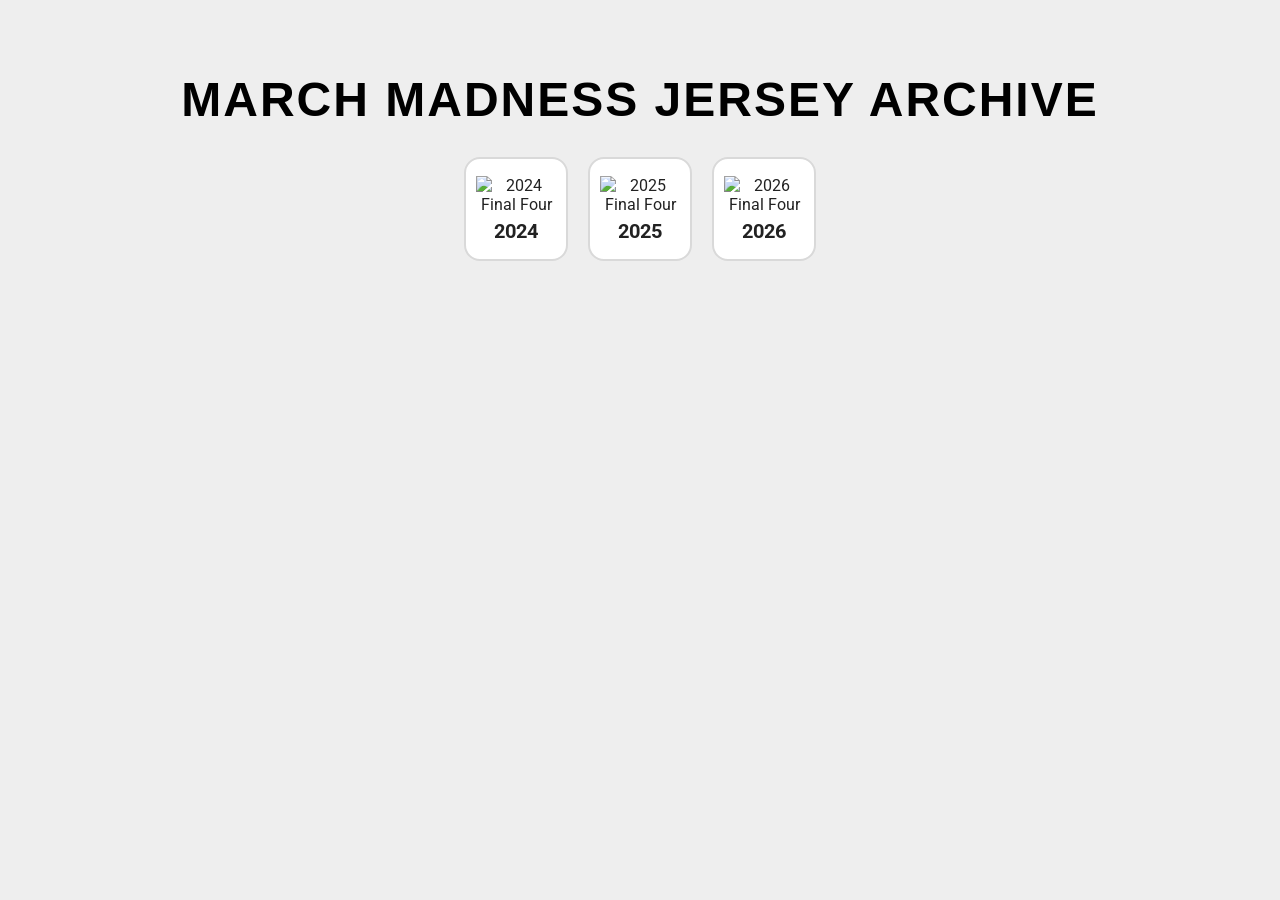
==== index.html @ e727857e "Add files via upload" ====
<!DOCTYPE html>
<html lang="en">
<head>
  <meta charset="UTF-8">
  <meta name="viewport" content="width=device-width, initial-scale=1.0">
  <title>March Madness Archive</title>
  <link rel="stylesheet" href="style.css">
</head>
<body>

<header class="archive-header">
  <h1 class="archive-title">MARCH MADNESS JERSEY ARCHIVE</h1>

  <div class="year-grid">

    <a href="2024.html" class="year-card year-2024">
      <img src="https://upload.wikimedia.org/wikipedia/en/thumb/9/96/2024_NCAA_Men%27s_Final_Four_logo.svg/1280px-2024_NCAA_Men%27s_Final_Four_logo.svg.png" alt="2024 Final Four">
      <span>2024</span>
    </a>

    <a href="2025.html" class="year-card year-2025">
      <img src="https://upload.wikimedia.org/wikipedia/en/thumb/2/23/2025_NCAA_Men%27s_Final_Four_Logo.svg/3840px-2025_NCAA_Men%27s_Final_Four_Logo.svg.png" alt="2025 Final Four">
      <span>2025</span>
    </a>

    <a href="2026.html" class="year-card year-2026">
      <img src="https://upload.wikimedia.org/wikipedia/en/thumb/0/02/2026_men%27s_Final_Four_Logo.svg/1920px-2026_men%27s_Final_Four_Logo.svg.png" alt="2026 Final Four">
      <span>2026</span>

    </a>
  </div>
</header>
---- style.css ----
/* Page background */
@import url('https://fonts.googleapis.com/css2?family=Roboto&display=swap');

@font-face {
  font-family: 'Legacy';
  src: url('legacy.ttf') format('opentype');
}

body {
  font-family: 'Roboto', sans-serif;
  margin: 0;
  padding: 0;
  background-color: #eee;
}

header {
  text-align: center;
  padding: 20px;
}

header h1 {
  font-size: 3rem;
  margin-bottom: 20px;
}

.bracket {
  max-width: 90%;
  height: auto;
}

/* Outer container box */
.outer-container {
  width: min(1265px, 100vw - 40px); /* never exceed 1360px, always leave 20px on each side */
  margin-left: auto;                 /* center horizontally */
  margin-right: auto;                /* center horizontally */
  box-sizing: border-box;            /* include padding in width if needed */
  background: #fff; /* white inner box */
  border: 2px solid #231F20;
  border-radius: 10px;
  padding: 0;
  overflow: hidden;
  
}

/* Tabs */
.tabs {
  display: flex;
  border-bottom: 2px solid #231F20;
}

.tab-link {
  flex: 1;
  padding: 15px 0;
  background: #707A84;          /* base tab color */
  color: white;
  text-align: center;
  font-weight: bold;
  cursor: pointer;
  
  border: none;              /* remove all borders */
  
  border-radius: 0;          /* remove any rounding if needed */
  
  box-shadow: none;          /* remove default shadow */
  outline: none;             /* remove focus outline */
  transition: background 0.2s, box-shadow 0.2s;
}

.tab-link:hover {
  background: #b0b0b0;       /* subtle hover color */
  box-shadow: none;           /* make sure hover doesn’t add shadow */
}

.tab-link:active {
  background: #999;           /* clicked / pressed color */
  box-shadow: none;           /* remove pressed shadow */
}

.tab-link.active {
  background: #005EB8;        /* active tab color */
  box-shadow: none;
}

/* Tab content */
.tab-content {
  display: none;
  padding: 20px;
}

.tab-content.active {
  display: flex;
  flex-direction: column;
}

/* Games wrapper */
.games-wrapper {
  display: flex;
  flex-wrap: wrap;
  justify-content: center;
  gap: 20px;
  margin-top: 20px;
}

/* Individual game box */
.game-box {
  width: 290px;
  height: 322px;
  display: flex;
  flex-direction: column;
  align-items: center;
  padding: 15px;
  border: 1px solid #231F20;
  border-radius: 10px;
  background: #fff;
  box-sizing: border-box;
}

/* Jerseys */
.jerseys {
  display: flex;
  gap: 15px;
  margin-bottom: 0px;
}

.jerseys img {
  width: 120px;
  height: auto;
}

/* Game info */
.game-info {
  text-align: center;
  width: 100%;
}

.round-name {
  font-weight: bold;
  margin-bottom: 0px;
  font-size: 14px;
  color: #005daa;
}

.score {
  font-size: 14px;
  margin: 2px 0;
}

.details {
  font-size: 11px;
  color: #666;
  margin-top: -10px;
}

.datetime {
  font-size: 11px;
  color: #666;
  margin-top: 0px;
}

/* ===== HEADER ===== */
.archive-header {
  text-align: center;
  padding: 40px 20px;
}

.archive-title {
  font-size: 48px;
  margin-bottom: 30px;
  letter-spacing: 2px;
    font-family: 'Legacy', sans-serif;
}

/* ===== HORIZONTAL LAYOUT FIX ===== */
.year-grid {
  display: flex;              /* THIS is what keeps them horizontal */
  flex-direction: row;        /* force row (just in case) */
  justify-content: center;
  align-items: center;
  gap: 20px;
}

/* ===== CARD BASE (always same when inactive) ===== */
.year-card {
  width: 100px;
  height: 100px;

  display: flex;
  flex-direction: column;
  justify-content: center;
  align-items: center;

  text-decoration: none;
  border-radius: 16px;

  background-color: #ffffff;
  color: #222;
  border: 2px solid #d9d9d9;

  transition: background-color 0.2s ease, color 0.2s ease;
}

/* Prevent weird stacking behavior from inline elements */
.year-card {
  display: flex;
}

/* Image */
.year-card img {
max-width: 80px;   /* maximum width */
  max-height: 55px;  /* maximum height */
  width: auto;       /* scale width automatically */
  height: auto;      /* scale height automatically */
  margin-bottom: 5px;
}

/* Text */
.year-card span {
  font-size: 20px;
  font-weight: bold;
}

/* Hover (ONLY inactive) */
.year-card:not(.active):hover {
  background-color: #e6e6e6;
}

/* ===== ACTIVE STATE ===== */
.year-card.active {
  background-color: var(--active-bg);
  color: var(--active-text);
  border: 3px solid var(--active-border);
}

/* ===== YEAR COLORS (only apply when active) ===== */
.year-2024 {
  --active-bg: #1D191A;
  --active-text: #F1551C;
  --active-border: #F1551C;
}

.year-2025 {
  --active-bg: #3D3935;
  --active-text: #2E9BA0;
  --active-border: #2E9BA0;
}

.year-2026 {
  --active-bg: #0c1b2a;
  --active-text: #ff6a00;
  --active-border: #ff6a00;
}
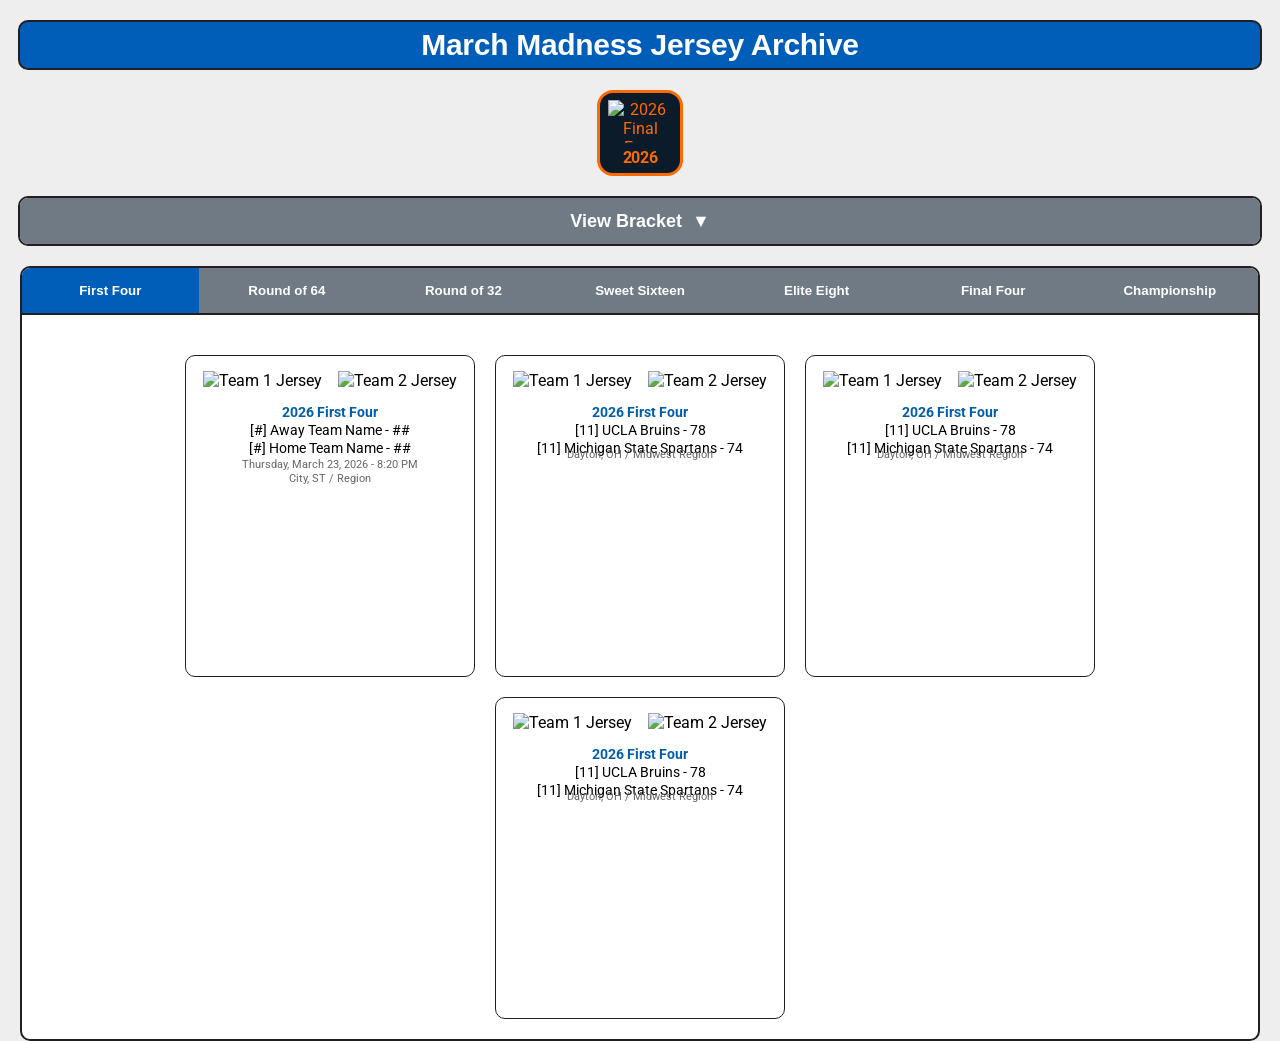
==== commit 9eee622d: "Add files via upload" ====
--- a/index.html
+++ b/index.html
@@ -8,10 +8,59 @@
 </head>
 <body>
 
+<div class="title-bar">
+  <img src="https://i.imgur.com/lL40YyC.png" class="side-img left" alt="">
+  
+  <span class="title-text">March Madness Jersey Archive</span>
+  
+  <img src="https://i.imgur.com/xyB3Z37.png" class="side-img right" alt="">
+</div>
+
+  <div class="dropdown-content">
+    <img src="https://www.ncaa.com/_flysystem/public-s3/styles/original/public-s3/images/2026/03/29/Updated-DI-MBB-bracket.jpg?itok=AJ0xK0Nz" alt="Dropdown Image">
+  </div>
+</div>
+
 <header class="archive-header">
-  <h1 class="archive-title">MARCH MADNESS JERSEY ARCHIVE</h1>
 
   <div class="year-grid">
+
+<!-- 
+
+        <a href="2016.html" class="year-card year-2016">
+      <img src="https://upload.wikimedia.org/wikipedia/en/thumb/4/48/2016_NCAA_Men%27s_Final_Four_logo.svg/1920px-2016_NCAA_Men%27s_Final_Four_logo.svg.png" alt="2016 Final Four">
+      <span>2016</span>
+    </a>
+
+        <a href="2017.html" class="year-card year-2017">
+      <img src="https://upload.wikimedia.org/wikipedia/en/thumb/3/3d/2017_NCAA_Men%27s_Final_Four_logo.svg/1920px-2017_NCAA_Men%27s_Final_Four_logo.svg.png" alt="2017 Final Four">
+      <span>2017</span>
+    </a>
+
+        <a href="2018.html" class="year-card year-2018">
+      <img src="https://upload.wikimedia.org/wikipedia/en/thumb/c/cb/2018_NCAA_Men%27s_Final_Four_logo.svg/1920px-2018_NCAA_Men%27s_Final_Four_logo.svg.png" alt="2018 Final Four">
+      <span>2018</span>
+    </a>
+
+        <a href="2019.html" class="year-card year-2019">
+      <img src="https://upload.wikimedia.org/wikipedia/en/thumb/7/77/2019_NCAA_Men%27s_Final_Four_logo.svg/1920px-2019_NCAA_Men%27s_Final_Four_logo.svg.png" alt="2019 Final Four">
+      <span>2019</span>
+    </a>
+
+        <a href="2021.html" class="year-card year-2021">
+      <img src="https://upload.wikimedia.org/wikipedia/en/thumb/0/04/2021_NCAA_Men%27s_Final_Four_logo.svg/1920px-2021_NCAA_Men%27s_Final_Four_logo.svg.png" alt="2021 Final Four">
+      <span>2021</span>
+    </a>
+
+        <a href="2022.html" class="year-card year-2022">
+      <img src="https://upload.wikimedia.org/wikipedia/en/thumb/9/96/2022_NCAA_Men%27s_Final_Four_logo.svg/3840px-2022_NCAA_Men%27s_Final_Four_logo.svg.png" alt="2022 Final Four">
+      <span>2022</span>
+    </a>
+
+    <a href="2023.html" class="year-card year-2023">
+      <img src="https://upload.wikimedia.org/wikipedia/en/thumb/d/d2/2023_NCAA_Men%27s_Final_Four_logo.svg/1920px-2023_NCAA_Men%27s_Final_Four_logo.svg.png" alt="2023 Final Four">
+      <span>2023</span>
+    </a>
 
     <a href="2024.html" class="year-card year-2024">
       <img src="https://upload.wikimedia.org/wikipedia/en/thumb/9/96/2024_NCAA_Men%27s_Final_Four_logo.svg/1280px-2024_NCAA_Men%27s_Final_Four_logo.svg.png" alt="2024 Final Four">
@@ -23,10 +72,1044 @@
       <span>2025</span>
     </a>
 
-    <a href="2026.html" class="year-card year-2026">
+-->
+
+    <a href="index.html" class="year-card year-2026 active">
       <img src="https://upload.wikimedia.org/wikipedia/en/thumb/0/02/2026_men%27s_Final_Four_Logo.svg/1920px-2026_men%27s_Final_Four_Logo.svg.png" alt="2026 Final Four">
       <span>2026</span>
 
     </a>
   </div>
 </header>
+
+<div class="dropdown-container">
+  <button class="dropdown-header">
+    <span>View Bracket</span>
+    <span class="arrow">▼</span>
+  </button>
+
+  <div class="dropdown-content">
+    <img src="https://www.ncaa.com/_flysystem/public-s3/styles/original/public-s3/images/2026/03/29/Updated-DI-MBB-bracket.jpg?itok=AJ0xK0Nz" alt="Dropdown Image">
+  </div>
+</div>
+
+
+  <div class="outer-container">
+    <!-- Tabs -->
+    <div class="tabs">
+      <button class="tab-link active" data-tab="first-four">First Four</button>
+      <button class="tab-link" data-tab="round-64">Round of 64</button>
+      <button class="tab-link" data-tab="round-32">Round of 32</button>
+      <button class="tab-link" data-tab="sweet-sixteen">Sweet Sixteen</button>
+      <button class="tab-link" data-tab="elite-eight">Elite Eight</button>
+      <button class="tab-link" data-tab="final-four">Final Four</button>
+      <button class="tab-link" data-tab="national-championship">Championship</button>
+    </div>
+
+    <!-- Tab Contents -->
+    <div class="tab-content active" id="first-four">
+      <div class="games-wrapper">
+
+        <div class="game-box">
+          <div class="jerseys">
+            <img src="https://i.imgur.com/nhRVuG6.png" alt="Team 1 Jersey">
+            <img src="https://i.imgur.com/nhRVuG6.png" alt="Team 2 Jersey">
+          </div>
+          <div class="game-info">
+            <p class="round-name">2026 First Four</p>
+            <p class="score">[#] Away Team Name - ##</p>
+            <p class="score">[#] Home Team Name - ##</p>
+            <p class="datetime">Thursday, March 23, 2026 - 8:20 PM</p>
+            <p class="details">City, ST / Region</p>
+          </div>
+        </div>
+
+                <div class="game-box">
+          <div class="jerseys">
+            <img src="https://i.imgur.com/nhRVuG6.png" alt="Team 1 Jersey">
+            <img src="https://i.imgur.com/nhRVuG6.png" alt="Team 2 Jersey">
+          </div>
+          <div class="game-info">
+            <p class="round-name">2026 First Four</p>
+            <p class="score">[11] UCLA Bruins - 78</p>
+            <p class="score">[11] Michigan State Spartans - 74</p>
+            <p class="details">Dayton, OH / Midwest Region</p>
+          </div>
+        </div>
+                <div class="game-box">
+          <div class="jerseys">
+            <img src="https://i.imgur.com/nhRVuG6.png" alt="Team 1 Jersey">
+            <img src="https://i.imgur.com/nhRVuG6.png" alt="Team 2 Jersey">
+          </div>
+          <div class="game-info">
+            <p class="round-name">2026 First Four</p>
+            <p class="score">[11] UCLA Bruins - 78</p>
+            <p class="score">[11] Michigan State Spartans - 74</p>
+            <p class="details">Dayton, OH / Midwest Region</p>
+          </div>
+        </div>
+                <div class="game-box">
+          <div class="jerseys">
+            <img src="https://i.imgur.com/nhRVuG6.png" alt="Team 1 Jersey">
+            <img src="https://i.imgur.com/nhRVuG6.png" alt="Team 2 Jersey">
+          </div>
+          <div class="game-info">
+            <p class="round-name">2026 First Four</p>
+            <p class="score">[11] UCLA Bruins - 78</p>
+            <p class="score">[11] Michigan State Spartans - 74</p>
+            <p class="details">Dayton, OH / Midwest Region</p>
+          </div>
+        </div>
+      </div>
+    </div>
+
+    <div class="tab-content" id="round-64">
+      <div class="games-wrapper">
+
+         <div class="game-box">
+          <div class="jerseys">
+            <img src="https://i.imgur.com/nhRVuG6.png" alt="Team 1 Jersey">
+            <img src="https://i.imgur.com/nhRVuG6.png" alt="Team 2 Jersey">
+          </div>
+          <div class="game-info">
+            <p class="round-name">2026 First Four</p>
+            <p class="score">[#] Away Team Name - ##</p>
+            <p class="score">[#] Home Team Name - ##</p>
+            <p class="datetime">Thursday, March 23, 2026 - 8:20 PM</p>
+            <p class="details">City, ST / Region</p>
+          </div>
+        </div>
+        
+
+         <div class="game-box">
+          <div class="jerseys">
+            <img src="https://i.imgur.com/nhRVuG6.png" alt="Team 1 Jersey">
+            <img src="https://i.imgur.com/nhRVuG6.png" alt="Team 2 Jersey">
+          </div>
+          <div class="game-info">
+            <p class="round-name">2026 First Four</p>
+            <p class="score">[#] Away Team Name - ##</p>
+            <p class="score">[#] Home Team Name - ##</p>
+            <p class="datetime">Thursday, March 23, 2026 - 8:20 PM</p>
+            <p class="details">City, ST / Region</p>
+          </div>
+        </div>
+        
+         <div class="game-box">
+          <div class="jerseys">
+            <img src="https://i.imgur.com/nhRVuG6.png" alt="Team 1 Jersey">
+            <img src="https://i.imgur.com/nhRVuG6.png" alt="Team 2 Jersey">
+          </div>
+          <div class="game-info">
+            <p class="round-name">2026 First Four</p>
+            <p class="score">[#] Away Team Name - ##</p>
+            <p class="score">[#] Home Team Name - ##</p>
+            <p class="datetime">Thursday, March 23, 2026 - 8:20 PM</p>
+            <p class="details">City, ST / Region</p>
+          </div>
+        </div>
+        
+         <div class="game-box">
+          <div class="jerseys">
+            <img src="https://i.imgur.com/nhRVuG6.png" alt="Team 1 Jersey">
+            <img src="https://i.imgur.com/nhRVuG6.png" alt="Team 2 Jersey">
+          </div>
+          <div class="game-info">
+            <p class="round-name">2026 First Four</p>
+            <p class="score">[#] Away Team Name - ##</p>
+            <p class="score">[#] Home Team Name - ##</p>
+            <p class="datetime">Thursday, March 23, 2026 - 8:20 PM</p>
+            <p class="details">City, ST / Region</p>
+          </div>
+        </div>
+        
+         <div class="game-box">
+          <div class="jerseys">
+            <img src="https://i.imgur.com/nhRVuG6.png" alt="Team 1 Jersey">
+            <img src="https://i.imgur.com/nhRVuG6.png" alt="Team 2 Jersey">
+          </div>
+          <div class="game-info">
+            <p class="round-name">2026 First Four</p>
+            <p class="score">[#] Away Team Name - ##</p>
+            <p class="score">[#] Home Team Name - ##</p>
+            <p class="datetime">Thursday, March 23, 2026 - 8:20 PM</p>
+            <p class="details">City, ST / Region</p>
+          </div>
+        </div>
+        
+         <div class="game-box">
+          <div class="jerseys">
+            <img src="https://i.imgur.com/nhRVuG6.png" alt="Team 1 Jersey">
+            <img src="https://i.imgur.com/nhRVuG6.png" alt="Team 2 Jersey">
+          </div>
+          <div class="game-info">
+            <p class="round-name">2026 First Four</p>
+            <p class="score">[#] Away Team Name - ##</p>
+            <p class="score">[#] Home Team Name - ##</p>
+            <p class="datetime">Thursday, March 23, 2026 - 8:20 PM</p>
+            <p class="details">City, ST / Region</p>
+          </div>
+        </div>
+        
+         <div class="game-box">
+          <div class="jerseys">
+            <img src="https://i.imgur.com/nhRVuG6.png" alt="Team 1 Jersey">
+            <img src="https://i.imgur.com/nhRVuG6.png" alt="Team 2 Jersey">
+          </div>
+          <div class="game-info">
+            <p class="round-name">2026 First Four</p>
+            <p class="score">[#] Away Team Name - ##</p>
+            <p class="score">[#] Home Team Name - ##</p>
+            <p class="datetime">Thursday, March 23, 2026 - 8:20 PM</p>
+            <p class="details">City, ST / Region</p>
+          </div>
+        </div>
+        
+         <div class="game-box">
+          <div class="jerseys">
+            <img src="https://i.imgur.com/nhRVuG6.png" alt="Team 1 Jersey">
+            <img src="https://i.imgur.com/nhRVuG6.png" alt="Team 2 Jersey">
+          </div>
+          <div class="game-info">
+            <p class="round-name">2026 First Four</p>
+            <p class="score">[#] Away Team Name - ##</p>
+            <p class="score">[#] Home Team Name - ##</p>
+            <p class="datetime">Thursday, March 23, 2026 - 8:20 PM</p>
+            <p class="details">City, ST / Region</p>
+          </div>
+        </div>
+        
+         <div class="game-box">
+          <div class="jerseys">
+            <img src="https://i.imgur.com/nhRVuG6.png" alt="Team 1 Jersey">
+            <img src="https://i.imgur.com/nhRVuG6.png" alt="Team 2 Jersey">
+          </div>
+          <div class="game-info">
+            <p class="round-name">2026 First Four</p>
+            <p class="score">[#] Away Team Name - ##</p>
+            <p class="score">[#] Home Team Name - ##</p>
+            <p class="datetime">Thursday, March 23, 2026 - 8:20 PM</p>
+            <p class="details">City, ST / Region</p>
+          </div>
+        </div>
+        
+         <div class="game-box">
+          <div class="jerseys">
+            <img src="https://i.imgur.com/nhRVuG6.png" alt="Team 1 Jersey">
+            <img src="https://i.imgur.com/nhRVuG6.png" alt="Team 2 Jersey">
+          </div>
+          <div class="game-info">
+            <p class="round-name">2026 First Four</p>
+            <p class="score">[#] Away Team Name - ##</p>
+            <p class="score">[#] Home Team Name - ##</p>
+            <p class="datetime">Thursday, March 23, 2026 - 8:20 PM</p>
+            <p class="details">City, ST / Region</p>
+          </div>
+        </div>
+        
+         <div class="game-box">
+          <div class="jerseys">
+            <img src="https://i.imgur.com/nhRVuG6.png" alt="Team 1 Jersey">
+            <img src="https://i.imgur.com/nhRVuG6.png" alt="Team 2 Jersey">
+          </div>
+          <div class="game-info">
+            <p class="round-name">2026 First Four</p>
+            <p class="score">[#] Away Team Name - ##</p>
+            <p class="score">[#] Home Team Name - ##</p>
+            <p class="datetime">Thursday, March 23, 2026 - 8:20 PM</p>
+            <p class="details">City, ST / Region</p>
+          </div>
+        </div>
+        
+         <div class="game-box">
+          <div class="jerseys">
+            <img src="https://i.imgur.com/nhRVuG6.png" alt="Team 1 Jersey">
+            <img src="https://i.imgur.com/nhRVuG6.png" alt="Team 2 Jersey">
+          </div>
+          <div class="game-info">
+            <p class="round-name">2026 First Four</p>
+            <p class="score">[#] Away Team Name - ##</p>
+            <p class="score">[#] Home Team Name - ##</p>
+            <p class="datetime">Thursday, March 23, 2026 - 8:20 PM</p>
+            <p class="details">City, ST / Region</p>
+          </div>
+        </div>
+        
+         <div class="game-box">
+          <div class="jerseys">
+            <img src="https://i.imgur.com/nhRVuG6.png" alt="Team 1 Jersey">
+            <img src="https://i.imgur.com/nhRVuG6.png" alt="Team 2 Jersey">
+          </div>
+          <div class="game-info">
+            <p class="round-name">2026 First Four</p>
+            <p class="score">[#] Away Team Name - ##</p>
+            <p class="score">[#] Home Team Name - ##</p>
+            <p class="datetime">Thursday, March 23, 2026 - 8:20 PM</p>
+            <p class="details">City, ST / Region</p>
+          </div>
+        </div>
+        
+         <div class="game-box">
+          <div class="jerseys">
+            <img src="https://i.imgur.com/nhRVuG6.png" alt="Team 1 Jersey">
+            <img src="https://i.imgur.com/nhRVuG6.png" alt="Team 2 Jersey">
+          </div>
+          <div class="game-info">
+            <p class="round-name">2026 First Four</p>
+            <p class="score">[#] Away Team Name - ##</p>
+            <p class="score">[#] Home Team Name - ##</p>
+            <p class="datetime">Thursday, March 23, 2026 - 8:20 PM</p>
+            <p class="details">City, ST / Region</p>
+          </div>
+        </div>
+        
+         <div class="game-box">
+          <div class="jerseys">
+            <img src="https://i.imgur.com/nhRVuG6.png" alt="Team 1 Jersey">
+            <img src="https://i.imgur.com/nhRVuG6.png" alt="Team 2 Jersey">
+          </div>
+          <div class="game-info">
+            <p class="round-name">2026 First Four</p>
+            <p class="score">[#] Away Team Name - ##</p>
+            <p class="score">[#] Home Team Name - ##</p>
+            <p class="datetime">Thursday, March 23, 2026 - 8:20 PM</p>
+            <p class="details">City, ST / Region</p>
+          </div>
+        </div>
+        
+         <div class="game-box">
+          <div class="jerseys">
+            <img src="https://i.imgur.com/nhRVuG6.png" alt="Team 1 Jersey">
+            <img src="https://i.imgur.com/nhRVuG6.png" alt="Team 2 Jersey">
+          </div>
+          <div class="game-info">
+            <p class="round-name">2026 First Four</p>
+            <p class="score">[#] Away Team Name - ##</p>
+            <p class="score">[#] Home Team Name - ##</p>
+            <p class="datetime">Thursday, March 23, 2026 - 8:20 PM</p>
+            <p class="details">City, ST / Region</p>
+          </div>
+        </div>
+        
+         <div class="game-box">
+          <div class="jerseys">
+            <img src="https://i.imgur.com/nhRVuG6.png" alt="Team 1 Jersey">
+            <img src="https://i.imgur.com/nhRVuG6.png" alt="Team 2 Jersey">
+          </div>
+          <div class="game-info">
+            <p class="round-name">2026 First Four</p>
+            <p class="score">[#] Away Team Name - ##</p>
+            <p class="score">[#] Home Team Name - ##</p>
+            <p class="datetime">Thursday, March 23, 2026 - 8:20 PM</p>
+            <p class="details">City, ST / Region</p>
+          </div>
+        </div>
+        
+         <div class="game-box">
+          <div class="jerseys">
+            <img src="https://i.imgur.com/nhRVuG6.png" alt="Team 1 Jersey">
+            <img src="https://i.imgur.com/nhRVuG6.png" alt="Team 2 Jersey">
+          </div>
+          <div class="game-info">
+            <p class="round-name">2026 First Four</p>
+            <p class="score">[#] Away Team Name - ##</p>
+            <p class="score">[#] Home Team Name - ##</p>
+            <p class="datetime">Thursday, March 23, 2026 - 8:20 PM</p>
+            <p class="details">City, ST / Region</p>
+          </div>
+        </div>
+        
+         <div class="game-box">
+          <div class="jerseys">
+            <img src="https://i.imgur.com/nhRVuG6.png" alt="Team 1 Jersey">
+            <img src="https://i.imgur.com/nhRVuG6.png" alt="Team 2 Jersey">
+          </div>
+          <div class="game-info">
+            <p class="round-name">2026 First Four</p>
+            <p class="score">[#] Away Team Name - ##</p>
+            <p class="score">[#] Home Team Name - ##</p>
+            <p class="datetime">Thursday, March 23, 2026 - 8:20 PM</p>
+            <p class="details">City, ST / Region</p>
+          </div>
+        </div>
+        
+         <div class="game-box">
+          <div class="jerseys">
+            <img src="https://i.imgur.com/nhRVuG6.png" alt="Team 1 Jersey">
+            <img src="https://i.imgur.com/nhRVuG6.png" alt="Team 2 Jersey">
+          </div>
+          <div class="game-info">
+            <p class="round-name">2026 First Four</p>
+            <p class="score">[#] Away Team Name - ##</p>
+            <p class="score">[#] Home Team Name - ##</p>
+            <p class="datetime">Thursday, March 23, 2026 - 8:20 PM</p>
+            <p class="details">City, ST / Region</p>
+          </div>
+        </div>
+        
+         <div class="game-box">
+          <div class="jerseys">
+            <img src="https://i.imgur.com/nhRVuG6.png" alt="Team 1 Jersey">
+            <img src="https://i.imgur.com/nhRVuG6.png" alt="Team 2 Jersey">
+          </div>
+          <div class="game-info">
+            <p class="round-name">2026 First Four</p>
+            <p class="score">[#] Away Team Name - ##</p>
+            <p class="score">[#] Home Team Name - ##</p>
+            <p class="datetime">Thursday, March 23, 2026 - 8:20 PM</p>
+            <p class="details">City, ST / Region</p>
+          </div>
+        </div>
+        
+         <div class="game-box">
+          <div class="jerseys">
+            <img src="https://i.imgur.com/nhRVuG6.png" alt="Team 1 Jersey">
+            <img src="https://i.imgur.com/nhRVuG6.png" alt="Team 2 Jersey">
+          </div>
+          <div class="game-info">
+            <p class="round-name">2026 First Four</p>
+            <p class="score">[#] Away Team Name - ##</p>
+            <p class="score">[#] Home Team Name - ##</p>
+            <p class="datetime">Thursday, March 23, 2026 - 8:20 PM</p>
+            <p class="details">City, ST / Region</p>
+          </div>
+        </div>
+        
+         <div class="game-box">
+          <div class="jerseys">
+            <img src="https://i.imgur.com/nhRVuG6.png" alt="Team 1 Jersey">
+            <img src="https://i.imgur.com/nhRVuG6.png" alt="Team 2 Jersey">
+          </div>
+          <div class="game-info">
+            <p class="round-name">2026 First Four</p>
+            <p class="score">[#] Away Team Name - ##</p>
+            <p class="score">[#] Home Team Name - ##</p>
+            <p class="datetime">Thursday, March 23, 2026 - 8:20 PM</p>
+            <p class="details">City, ST / Region</p>
+          </div>
+        </div>
+        
+         <div class="game-box">
+          <div class="jerseys">
+            <img src="https://i.imgur.com/nhRVuG6.png" alt="Team 1 Jersey">
+            <img src="https://i.imgur.com/nhRVuG6.png" alt="Team 2 Jersey">
+          </div>
+          <div class="game-info">
+            <p class="round-name">2026 First Four</p>
+            <p class="score">[#] Away Team Name - ##</p>
+            <p class="score">[#] Home Team Name - ##</p>
+            <p class="datetime">Thursday, March 23, 2026 - 8:20 PM</p>
+            <p class="details">City, ST / Region</p>
+          </div>
+        </div>
+        
+         <div class="game-box">
+          <div class="jerseys">
+            <img src="https://i.imgur.com/nhRVuG6.png" alt="Team 1 Jersey">
+            <img src="https://i.imgur.com/nhRVuG6.png" alt="Team 2 Jersey">
+          </div>
+          <div class="game-info">
+            <p class="round-name">2026 First Four</p>
+            <p class="score">[#] Away Team Name - ##</p>
+            <p class="score">[#] Home Team Name - ##</p>
+            <p class="datetime">Thursday, March 23, 2026 - 8:20 PM</p>
+            <p class="details">City, ST / Region</p>
+          </div>
+        </div>
+        
+         <div class="game-box">
+          <div class="jerseys">
+            <img src="https://i.imgur.com/nhRVuG6.png" alt="Team 1 Jersey">
+            <img src="https://i.imgur.com/nhRVuG6.png" alt="Team 2 Jersey">
+          </div>
+          <div class="game-info">
+            <p class="round-name">2026 First Four</p>
+            <p class="score">[#] Away Team Name - ##</p>
+            <p class="score">[#] Home Team Name - ##</p>
+            <p class="datetime">Thursday, March 23, 2026 - 8:20 PM</p>
+            <p class="details">City, ST / Region</p>
+          </div>
+        </div>
+        
+         <div class="game-box">
+          <div class="jerseys">
+            <img src="https://i.imgur.com/nhRVuG6.png" alt="Team 1 Jersey">
+            <img src="https://i.imgur.com/nhRVuG6.png" alt="Team 2 Jersey">
+          </div>
+          <div class="game-info">
+            <p class="round-name">2026 First Four</p>
+            <p class="score">[#] Away Team Name - ##</p>
+            <p class="score">[#] Home Team Name - ##</p>
+            <p class="datetime">Thursday, March 23, 2026 - 8:20 PM</p>
+            <p class="details">City, ST / Region</p>
+          </div>
+        </div>
+        
+         <div class="game-box">
+          <div class="jerseys">
+            <img src="https://i.imgur.com/nhRVuG6.png" alt="Team 1 Jersey">
+            <img src="https://i.imgur.com/nhRVuG6.png" alt="Team 2 Jersey">
+          </div>
+          <div class="game-info">
+            <p class="round-name">2026 First Four</p>
+            <p class="score">[#] Away Team Name - ##</p>
+            <p class="score">[#] Home Team Name - ##</p>
+            <p class="datetime">Thursday, March 23, 2026 - 8:20 PM</p>
+            <p class="details">City, ST / Region</p>
+          </div>
+        </div>
+        
+         <div class="game-box">
+          <div class="jerseys">
+            <img src="https://i.imgur.com/nhRVuG6.png" alt="Team 1 Jersey">
+            <img src="https://i.imgur.com/nhRVuG6.png" alt="Team 2 Jersey">
+          </div>
+          <div class="game-info">
+            <p class="round-name">2026 First Four</p>
+            <p class="score">[#] Away Team Name - ##</p>
+            <p class="score">[#] Home Team Name - ##</p>
+            <p class="datetime">Thursday, March 23, 2026 - 8:20 PM</p>
+            <p class="details">City, ST / Region</p>
+          </div>
+        </div>
+        
+         <div class="game-box">
+          <div class="jerseys">
+            <img src="https://i.imgur.com/nhRVuG6.png" alt="Team 1 Jersey">
+            <img src="https://i.imgur.com/nhRVuG6.png" alt="Team 2 Jersey">
+          </div>
+          <div class="game-info">
+            <p class="round-name">2026 First Four</p>
+            <p class="score">[#] Away Team Name - ##</p>
+            <p class="score">[#] Home Team Name - ##</p>
+            <p class="datetime">Thursday, March 23, 2026 - 8:20 PM</p>
+            <p class="details">City, ST / Region</p>
+          </div>
+        </div>
+        
+         <div class="game-box">
+          <div class="jerseys">
+            <img src="https://i.imgur.com/nhRVuG6.png" alt="Team 1 Jersey">
+            <img src="https://i.imgur.com/nhRVuG6.png" alt="Team 2 Jersey">
+          </div>
+          <div class="game-info">
+            <p class="round-name">2026 First Four</p>
+            <p class="score">[#] Away Team Name - ##</p>
+            <p class="score">[#] Home Team Name - ##</p>
+            <p class="datetime">Thursday, March 23, 2026 - 8:20 PM</p>
+            <p class="details">City, ST / Region</p>
+          </div>
+        </div>
+        
+         <div class="game-box">
+          <div class="jerseys">
+            <img src="https://i.imgur.com/nhRVuG6.png" alt="Team 1 Jersey">
+            <img src="https://i.imgur.com/nhRVuG6.png" alt="Team 2 Jersey">
+          </div>
+          <div class="game-info">
+            <p class="round-name">2026 First Four</p>
+            <p class="score">[#] Away Team Name - ##</p>
+            <p class="score">[#] Home Team Name - ##</p>
+            <p class="datetime">Thursday, March 23, 2026 - 8:20 PM</p>
+            <p class="details">City, ST / Region</p>
+          </div>
+        </div>
+        
+      </div>
+    </div>
+
+    <div class="tab-content" id="round-32">
+      <div class="games-wrapper">
+
+         <div class="game-box">
+          <div class="jerseys">
+            <img src="https://i.imgur.com/nhRVuG6.png" alt="Team 1 Jersey">
+            <img src="https://i.imgur.com/nhRVuG6.png" alt="Team 2 Jersey">
+          </div>
+          <div class="game-info">
+            <p class="round-name">2026 First Four</p>
+            <p class="score">[#] Away Team Name - ##</p>
+            <p class="score">[#] Home Team Name - ##</p>
+            <p class="datetime">Thursday, March 23, 2026 - 8:20 PM</p>
+            <p class="details">City, ST / Region</p>
+          </div>
+        </div>
+        
+         <div class="game-box">
+          <div class="jerseys">
+            <img src="https://i.imgur.com/nhRVuG6.png" alt="Team 1 Jersey">
+            <img src="https://i.imgur.com/nhRVuG6.png" alt="Team 2 Jersey">
+          </div>
+          <div class="game-info">
+            <p class="round-name">2026 First Four</p>
+            <p class="score">[#] Away Team Name - ##</p>
+            <p class="score">[#] Home Team Name - ##</p>
+            <p class="datetime">Thursday, March 23, 2026 - 8:20 PM</p>
+            <p class="details">City, ST / Region</p>
+          </div>
+        </div>
+        
+         <div class="game-box">
+          <div class="jerseys">
+            <img src="https://i.imgur.com/nhRVuG6.png" alt="Team 1 Jersey">
+            <img src="https://i.imgur.com/nhRVuG6.png" alt="Team 2 Jersey">
+          </div>
+          <div class="game-info">
+            <p class="round-name">2026 First Four</p>
+            <p class="score">[#] Away Team Name - ##</p>
+            <p class="score">[#] Home Team Name - ##</p>
+            <p class="datetime">Thursday, March 23, 2026 - 8:20 PM</p>
+            <p class="details">City, ST / Region</p>
+          </div>
+        </div>
+        
+         <div class="game-box">
+          <div class="jerseys">
+            <img src="https://i.imgur.com/nhRVuG6.png" alt="Team 1 Jersey">
+            <img src="https://i.imgur.com/nhRVuG6.png" alt="Team 2 Jersey">
+          </div>
+          <div class="game-info">
+            <p class="round-name">2026 First Four</p>
+            <p class="score">[#] Away Team Name - ##</p>
+            <p class="score">[#] Home Team Name - ##</p>
+            <p class="datetime">Thursday, March 23, 2026 - 8:20 PM</p>
+            <p class="details">City, ST / Region</p>
+          </div>
+        </div>
+        
+         <div class="game-box">
+          <div class="jerseys">
+            <img src="https://i.imgur.com/nhRVuG6.png" alt="Team 1 Jersey">
+            <img src="https://i.imgur.com/nhRVuG6.png" alt="Team 2 Jersey">
+          </div>
+          <div class="game-info">
+            <p class="round-name">2026 First Four</p>
+            <p class="score">[#] Away Team Name - ##</p>
+            <p class="score">[#] Home Team Name - ##</p>
+            <p class="datetime">Thursday, March 23, 2026 - 8:20 PM</p>
+            <p class="details">City, ST / Region</p>
+          </div>
+        </div>
+        
+         <div class="game-box">
+          <div class="jerseys">
+            <img src="https://i.imgur.com/nhRVuG6.png" alt="Team 1 Jersey">
+            <img src="https://i.imgur.com/nhRVuG6.png" alt="Team 2 Jersey">
+          </div>
+          <div class="game-info">
+            <p class="round-name">2026 First Four</p>
+            <p class="score">[#] Away Team Name - ##</p>
+            <p class="score">[#] Home Team Name - ##</p>
+            <p class="datetime">Thursday, March 23, 2026 - 8:20 PM</p>
+            <p class="details">City, ST / Region</p>
+          </div>
+        </div>
+        
+         <div class="game-box">
+          <div class="jerseys">
+            <img src="https://i.imgur.com/nhRVuG6.png" alt="Team 1 Jersey">
+            <img src="https://i.imgur.com/nhRVuG6.png" alt="Team 2 Jersey">
+          </div>
+          <div class="game-info">
+            <p class="round-name">2026 First Four</p>
+            <p class="score">[#] Away Team Name - ##</p>
+            <p class="score">[#] Home Team Name - ##</p>
+            <p class="datetime">Thursday, March 23, 2026 - 8:20 PM</p>
+            <p class="details">City, ST / Region</p>
+          </div>
+        </div>
+        
+         <div class="game-box">
+          <div class="jerseys">
+            <img src="https://i.imgur.com/nhRVuG6.png" alt="Team 1 Jersey">
+            <img src="https://i.imgur.com/nhRVuG6.png" alt="Team 2 Jersey">
+          </div>
+          <div class="game-info">
+            <p class="round-name">2026 First Four</p>
+            <p class="score">[#] Away Team Name - ##</p>
+            <p class="score">[#] Home Team Name - ##</p>
+            <p class="datetime">Thursday, March 23, 2026 - 8:20 PM</p>
+            <p class="details">City, ST / Region</p>
+          </div>
+        </div>
+        
+         <div class="game-box">
+          <div class="jerseys">
+            <img src="https://i.imgur.com/nhRVuG6.png" alt="Team 1 Jersey">
+            <img src="https://i.imgur.com/nhRVuG6.png" alt="Team 2 Jersey">
+          </div>
+          <div class="game-info">
+            <p class="round-name">2026 First Four</p>
+            <p class="score">[#] Away Team Name - ##</p>
+            <p class="score">[#] Home Team Name - ##</p>
+            <p class="datetime">Thursday, March 23, 2026 - 8:20 PM</p>
+            <p class="details">City, ST / Region</p>
+          </div>
+        </div>
+        
+         <div class="game-box">
+          <div class="jerseys">
+            <img src="https://i.imgur.com/nhRVuG6.png" alt="Team 1 Jersey">
+            <img src="https://i.imgur.com/nhRVuG6.png" alt="Team 2 Jersey">
+          </div>
+          <div class="game-info">
+            <p class="round-name">2026 First Four</p>
+            <p class="score">[#] Away Team Name - ##</p>
+            <p class="score">[#] Home Team Name - ##</p>
+            <p class="datetime">Thursday, March 23, 2026 - 8:20 PM</p>
+            <p class="details">City, ST / Region</p>
+          </div>
+        </div>
+        
+         <div class="game-box">
+          <div class="jerseys">
+            <img src="https://i.imgur.com/nhRVuG6.png" alt="Team 1 Jersey">
+            <img src="https://i.imgur.com/nhRVuG6.png" alt="Team 2 Jersey">
+          </div>
+          <div class="game-info">
+            <p class="round-name">2026 First Four</p>
+            <p class="score">[#] Away Team Name - ##</p>
+            <p class="score">[#] Home Team Name - ##</p>
+            <p class="datetime">Thursday, March 23, 2026 - 8:20 PM</p>
+            <p class="details">City, ST / Region</p>
+          </div>
+        </div>
+        
+         <div class="game-box">
+          <div class="jerseys">
+            <img src="https://i.imgur.com/nhRVuG6.png" alt="Team 1 Jersey">
+            <img src="https://i.imgur.com/nhRVuG6.png" alt="Team 2 Jersey">
+          </div>
+          <div class="game-info">
+            <p class="round-name">2026 First Four</p>
+            <p class="score">[#] Away Team Name - ##</p>
+            <p class="score">[#] Home Team Name - ##</p>
+            <p class="datetime">Thursday, March 23, 2026 - 8:20 PM</p>
+            <p class="details">City, ST / Region</p>
+          </div>
+        </div>
+        
+         <div class="game-box">
+          <div class="jerseys">
+            <img src="https://i.imgur.com/nhRVuG6.png" alt="Team 1 Jersey">
+            <img src="https://i.imgur.com/nhRVuG6.png" alt="Team 2 Jersey">
+          </div>
+          <div class="game-info">
+            <p class="round-name">2026 First Four</p>
+            <p class="score">[#] Away Team Name - ##</p>
+            <p class="score">[#] Home Team Name - ##</p>
+            <p class="datetime">Thursday, March 23, 2026 - 8:20 PM</p>
+            <p class="details">City, ST / Region</p>
+          </div>
+        </div>
+        
+         <div class="game-box">
+          <div class="jerseys">
+            <img src="https://i.imgur.com/nhRVuG6.png" alt="Team 1 Jersey">
+            <img src="https://i.imgur.com/nhRVuG6.png" alt="Team 2 Jersey">
+          </div>
+          <div class="game-info">
+            <p class="round-name">2026 First Four</p>
+            <p class="score">[#] Away Team Name - ##</p>
+            <p class="score">[#] Home Team Name - ##</p>
+            <p class="datetime">Thursday, March 23, 2026 - 8:20 PM</p>
+            <p class="details">City, ST / Region</p>
+          </div>
+        </div>
+        
+         <div class="game-box">
+          <div class="jerseys">
+            <img src="https://i.imgur.com/nhRVuG6.png" alt="Team 1 Jersey">
+            <img src="https://i.imgur.com/nhRVuG6.png" alt="Team 2 Jersey">
+          </div>
+          <div class="game-info">
+            <p class="round-name">2026 First Four</p>
+            <p class="score">[#] Away Team Name - ##</p>
+            <p class="score">[#] Home Team Name - ##</p>
+            <p class="datetime">Thursday, March 23, 2026 - 8:20 PM</p>
+            <p class="details">City, ST / Region</p>
+          </div>
+        </div>
+        
+         <div class="game-box">
+          <div class="jerseys">
+            <img src="https://i.imgur.com/nhRVuG6.png" alt="Team 1 Jersey">
+            <img src="https://i.imgur.com/nhRVuG6.png" alt="Team 2 Jersey">
+          </div>
+          <div class="game-info">
+            <p class="round-name">2026 First Four</p>
+            <p class="score">[#] Away Team Name - ##</p>
+            <p class="score">[#] Home Team Name - ##</p>
+            <p class="datetime">Thursday, March 23, 2026 - 8:20 PM</p>
+            <p class="details">City, ST / Region</p>
+          </div>
+        </div>
+        
+      </div>
+    </div>
+
+    <div class="tab-content" id="sweet-sixteen">
+      <div class="games-wrapper">
+
+         <div class="game-box">
+          <div class="jerseys">
+            <img src="https://i.imgur.com/nhRVuG6.png" alt="Team 1 Jersey">
+            <img src="https://i.imgur.com/nhRVuG6.png" alt="Team 2 Jersey">
+          </div>
+          <div class="game-info">
+            <p class="round-name">2026 First Four</p>
+            <p class="score">[#] Away Team Name - ##</p>
+            <p class="score">[#] Home Team Name - ##</p>
+            <p class="datetime">Thursday, March 23, 2026 - 8:20 PM</p>
+            <p class="details">City, ST / Region</p>
+          </div>
+        </div>
+        
+         <div class="game-box">
+          <div class="jerseys">
+            <img src="https://i.imgur.com/nhRVuG6.png" alt="Team 1 Jersey">
+            <img src="https://i.imgur.com/nhRVuG6.png" alt="Team 2 Jersey">
+          </div>
+          <div class="game-info">
+            <p class="round-name">2026 First Four</p>
+            <p class="score">[#] Away Team Name - ##</p>
+            <p class="score">[#] Home Team Name - ##</p>
+            <p class="datetime">Thursday, March 23, 2026 - 8:20 PM</p>
+            <p class="details">City, ST / Region</p>
+          </div>
+        </div>
+        
+         <div class="game-box">
+          <div class="jerseys">
+            <img src="https://i.imgur.com/nhRVuG6.png" alt="Team 1 Jersey">
+            <img src="https://i.imgur.com/nhRVuG6.png" alt="Team 2 Jersey">
+          </div>
+          <div class="game-info">
+            <p class="round-name">2026 First Four</p>
+            <p class="score">[#] Away Team Name - ##</p>
+            <p class="score">[#] Home Team Name - ##</p>
+            <p class="datetime">Thursday, March 23, 2026 - 8:20 PM</p>
+            <p class="details">City, ST / Region</p>
+          </div>
+        </div>
+        
+         <div class="game-box">
+          <div class="jerseys">
+            <img src="https://i.imgur.com/nhRVuG6.png" alt="Team 1 Jersey">
+            <img src="https://i.imgur.com/nhRVuG6.png" alt="Team 2 Jersey">
+          </div>
+          <div class="game-info">
+            <p class="round-name">2026 First Four</p>
+            <p class="score">[#] Away Team Name - ##</p>
+            <p class="score">[#] Home Team Name - ##</p>
+            <p class="datetime">Thursday, March 23, 2026 - 8:20 PM</p>
+            <p class="details">City, ST / Region</p>
+          </div>
+        </div>
+        
+         <div class="game-box">
+          <div class="jerseys">
+            <img src="https://i.imgur.com/nhRVuG6.png" alt="Team 1 Jersey">
+            <img src="https://i.imgur.com/nhRVuG6.png" alt="Team 2 Jersey">
+          </div>
+          <div class="game-info">
+            <p class="round-name">2026 First Four</p>
+            <p class="score">[#] Away Team Name - ##</p>
+            <p class="score">[#] Home Team Name - ##</p>
+            <p class="datetime">Thursday, March 23, 2026 - 8:20 PM</p>
+            <p class="details">City, ST / Region</p>
+          </div>
+        </div>
+        
+         <div class="game-box">
+          <div class="jerseys">
+            <img src="https://i.imgur.com/nhRVuG6.png" alt="Team 1 Jersey">
+            <img src="https://i.imgur.com/nhRVuG6.png" alt="Team 2 Jersey">
+          </div>
+          <div class="game-info">
+            <p class="round-name">2026 First Four</p>
+            <p class="score">[#] Away Team Name - ##</p>
+            <p class="score">[#] Home Team Name - ##</p>
+            <p class="datetime">Thursday, March 23, 2026 - 8:20 PM</p>
+            <p class="details">City, ST / Region</p>
+          </div>
+        </div>
+        
+         <div class="game-box">
+          <div class="jerseys">
+            <img src="https://i.imgur.com/nhRVuG6.png" alt="Team 1 Jersey">
+            <img src="https://i.imgur.com/nhRVuG6.png" alt="Team 2 Jersey">
+          </div>
+          <div class="game-info">
+            <p class="round-name">2026 First Four</p>
+            <p class="score">[#] Away Team Name - ##</p>
+            <p class="score">[#] Home Team Name - ##</p>
+            <p class="datetime">Thursday, March 23, 2026 - 8:20 PM</p>
+            <p class="details">City, ST / Region</p>
+          </div>
+        </div>
+        
+         <div class="game-box">
+          <div class="jerseys">
+            <img src="https://i.imgur.com/nhRVuG6.png" alt="Team 1 Jersey">
+            <img src="https://i.imgur.com/nhRVuG6.png" alt="Team 2 Jersey">
+          </div>
+          <div class="game-info">
+            <p class="round-name">2026 First Four</p>
+            <p class="score">[#] Away Team Name - ##</p>
+            <p class="score">[#] Home Team Name - ##</p>
+            <p class="datetime">Thursday, March 23, 2026 - 8:20 PM</p>
+            <p class="details">City, ST / Region</p>
+          </div>
+        </div>
+        
+      </div>
+    </div>
+
+    <div class="tab-content" id="elite-eight">
+      <div class="games-wrapper">
+
+                 <div class="game-box">
+          <div class="jerseys">
+            <img src="https://i.imgur.com/QClIiGA.png" alt="Team 1 Jersey">
+            <img src="https://i.imgur.com/UjuGmD7.png" alt="Team 2 Jersey">
+          </div>
+          <div class="game-info">
+          <p class="round-name">2026 Elite Eight</p>
+            <p class="score">[9] Iowa Hawkeyes - 59</p>
+            <p class="score">[3] Illinois Fighting Ilini - 71</p>
+            <p class="datetime">Saturday, March 28, 2026 - 6:09 PM</p>
+            <p class="details">Houston, TX / South Region</p>
+          </div>
+        </div>
+
+                 <div class="game-box">
+          <div class="jerseys">
+            <img src="https://i.imgur.com/kEupAJb.png" alt="Team 1 Jersey">
+            <img src="https://i.imgur.com/YRJaSOc.png" alt="Team 2 Jersey">
+          </div>
+          <div class="game-info">
+          <p class="round-name">2026 Elite Eight</p>
+            <p class="score">[2] Purdue Boilermakers - 64</p>
+            <p class="score">[1] Arizona Wildcats - 79</p>
+            <p class="datetime">Saturday, March 28, 2026 - 8:49 PM</p>
+            <p class="details">San Jose, CA / West Region</p>
+          </div>
+        </div>
+
+                 <div class="game-box">
+          <div class="jerseys">
+            <img src="https://i.imgur.com/AVoPvTK.png" alt="Team 1 Jersey">
+            <img src="https://i.imgur.com/s3DVN6N.png" alt="Team 2 Jersey">
+          </div>
+          <div class="game-info">
+          <p class="round-name">2026 Elite Eight</p>
+            <p class="score">[6] Tennessee Volunteers - 62</p>
+            <p class="score">[1] Michigan Wolverines - 95</p>
+            <p class="datetime">Sunday, March 29, 2026 - 2:15 PM</p>
+            <p class="details">Chicago, IL / Midwest Region</p>
+          </div>
+        </div>
+        
+         <div class="game-box">
+          <div class="jerseys">
+            <img src="https://i.imgur.com/hiuFDEJ.png" alt="Team 1 Jersey">
+            <img src="https://i.imgur.com/blfjGIc.png" alt="Team 2 Jersey">
+          </div>
+          <div class="game-info">
+            <p class="round-name">2026 First Four</p>
+            <p class="score">[2] Connecticut Huskies - 73</p>
+            <p class="score">[1] Duke Blue Devils - 72</p>
+            <p class="datetime">Sunday, March 29, 2026 - 5:05 PM</p>
+            <p class="details">Washington, DC / East Region</p>
+          </div>
+        </div>
+
+      </div>
+    </div>
+
+    <div class="tab-content" id="final-four">
+      <div class="games-wrapper">
+
+         <div class="game-box">
+          <div class="jerseys">
+            <img src="https://i.imgur.com/nhRVuG6.png" alt="Team 1 Jersey">
+            <img src="https://i.imgur.com/nhRVuG6.png" alt="Team 2 Jersey">
+          </div>
+          <div class="game-info">
+            <p class="round-name">2026 First Four</p>
+            <p class="score">[#] Away Team Name - ##</p>
+            <p class="score">[#] Home Team Name - ##</p>
+            <p class="datetime">Thursday, March 23, 2026 - 8:20 PM</p>
+            <p class="details">City, ST / Region</p>
+          </div>
+        </div>
+        
+
+         <div class="game-box">
+          <div class="jerseys">
+            <img src="https://i.imgur.com/nhRVuG6.png" alt="Team 1 Jersey">
+            <img src="https://i.imgur.com/nhRVuG6.png" alt="Team 2 Jersey">
+          </div>
+          <div class="game-info">
+            <p class="round-name">2026 First Four</p>
+            <p class="score">[#] Away Team Name - ##</p>
+            <p class="score">[#] Home Team Name - ##</p>
+            <p class="datetime">Thursday, March 23, 2026 - 8:20 PM</p>
+            <p class="details">City, ST / Region</p>
+          </div>
+        </div>
+        
+      </div>
+    </div>
+
+    <div class="tab-content" id="national-championship">
+      <div class="games-wrapper">
+
+         <div class="game-box">
+          <div class="jerseys">
+            <img src="https://i.imgur.com/nhRVuG6.png" alt="Team 1 Jersey">
+            <img src="https://i.imgur.com/nhRVuG6.png" alt="Team 2 Jersey">
+          </div>
+          <div class="game-info">
+            <p class="round-name">2026 First Four</p>
+            <p class="score">[#] Away Team Name - ##</p>
+            <p class="score">[#] Home Team Name - ##</p>
+            <p class="datetime">Thursday, March 23, 2026 - 8:20 PM</p>
+            <p class="details">City, ST / Region</p>
+          </div>
+        </div>
+
+      </div>
+    </div>
+
+  </div>
+
+  <!-- JS for tab switching -->
+  <script>
+    const tabs = document.querySelectorAll('.tab-link');
+    const contents = document.querySelectorAll('.tab-content');
+
+    tabs.forEach(tab => {
+      tab.addEventListener('click', () => {
+        // Remove active classes
+        tabs.forEach(t => t.classList.remove('active'));
+        contents.forEach(c => c.classList.remove('active'));
+        // Add active to clicked tab and corresponding content
+        tab.classList.add('active');
+        document.getElementById(tab.dataset.tab).classList.add('active');
+      });
+    });
+  </script>
+
+  <script>
+  const dropdown = document.querySelector(".dropdown-container");
+  const header = dropdown.querySelector(".dropdown-header");
+
+  header.addEventListener("click", () => {
+    dropdown.classList.toggle("active");
+  });
+</script>
+
+</body>
+</html>
--- a/style.css
+++ b/style.css
@@ -11,17 +11,16 @@
   margin: 0;
   padding: 0;
   background-color: #eee;
+    -webkit-font-smoothing: antialiased;
+  -moz-osx-font-smoothing: grayscale;
 }
 
 header {
   text-align: center;
-  padding: 20px;
-}
-
-header h1 {
-  font-size: 3rem;
-  margin-bottom: 20px;
-}
+  padding: 0px;
+}
+
+
 
 .bracket {
   max-width: 90%;
@@ -160,15 +159,8 @@
 /* ===== HEADER ===== */
 .archive-header {
   text-align: center;
-  padding: 40px 20px;
-}
-
-.archive-title {
-  font-size: 48px;
-  margin-bottom: 30px;
-  letter-spacing: 2px;
-    font-family: 'Legacy', sans-serif;
-}
+}
+
 
 /* ===== HORIZONTAL LAYOUT FIX ===== */
 .year-grid {
@@ -181,8 +173,8 @@
 
 /* ===== CARD BASE (always same when inactive) ===== */
 .year-card {
-  width: 100px;
-  height: 100px;
+  width: 80px;
+  height: 80px;
 
   display: flex;
   flex-direction: column;
@@ -206,8 +198,8 @@
 
 /* Image */
 .year-card img {
-max-width: 80px;   /* maximum width */
-  max-height: 55px;  /* maximum height */
+max-width: 65px;   /* maximum width */
+  max-height: 43px;  /* maximum height */
   width: auto;       /* scale width automatically */
   height: auto;      /* scale height automatically */
   margin-bottom: 5px;
@@ -215,8 +207,9 @@
 
 /* Text */
 .year-card span {
-  font-size: 20px;
-  font-weight: bold;
+  font-size: 16px;
+  font-weight: bold;
+   letter-spacing: -0.3px;
 }
 
 /* Hover (ONLY inactive) */
@@ -232,6 +225,41 @@
 }
 
 /* ===== YEAR COLORS (only apply when active) ===== */
+.year-2016 {
+  --active-bg: #143368;
+  --active-text: #B5AA7F;
+  --active-border: #B5AA7F;
+}
+.year-2017 {
+  --active-bg: #1D191A;
+  --active-text: #FE6224;
+  --active-border: #FE6224;
+}
+.year-2018 {
+  --active-bg: #1D191A;
+  --active-text: #009AAB;
+  --active-border: #009AAB;
+}
+.year-2019 {
+  --active-bg: #0D1C39;
+  --active-text: #42A937;
+  --active-border: #42A937;
+}
+.year-2021 {
+  --active-bg: #00000C;
+  --active-text: #00B3E5;
+  --active-border: #00B3E5;
+}
+.year-2022 {
+  --active-bg: #190E44;
+  --active-text: #FCB44B;
+  --active-border: #FCB44B;
+}
+.year-2023 {
+  --active-bg: #000224;
+  --active-text: #009DDF;
+  --active-border: #009DDF;
+}
 .year-2024 {
   --active-bg: #1D191A;
   --active-text: #F1551C;
@@ -248,4 +276,118 @@
   --active-bg: #0c1b2a;
   --active-text: #ff6a00;
   --active-border: #ff6a00;
+}
+
+.dropdown-container {
+  width: calc(100% - 40px);
+  max-width: 1265px;
+  margin: 20px auto;
+
+  border: 2px solid #231F20;          /* ✅ border moved here */
+  border-radius: 10px;
+  background-color: white;         /* ✅ whole box is white */
+  overflow: hidden;                /* ✅ keeps everything inside rounded corners */
+}
+
+/* Header */
+.dropdown-header {
+  width: 100%;
+  height: 46px;
+  padding: 0 20px;
+  background-color: #707A84;
+  border: none;
+  color: white;
+  font-weight: bold;
+  font-size: 10px;
+
+  display: flex;
+  align-items: center;
+  justify-content: center;   /* ✅ centers everything */
+
+  gap: 10px;                 /* ✅ space between text + arrow */
+  cursor: pointer;
+  font-size: 18px;
+}
+
+/* Optional divider line when open */
+.dropdown-container.active .dropdown-header {
+  border-bottom: 2px solid #231F20;   /* ✅ adds separation when open */
+}
+
+/* Arrow */
+.arrow {
+  transition: transform 0.3s ease;
+}
+
+/* Content */
+.dropdown-content {
+  max-height: 0;
+  overflow: hidden;
+  transition: max-height 0.35s ease;
+}
+
+/* Image */
+.dropdown-content img {
+  width: 100%;
+  display: block;
+}
+
+/* Open state */
+.dropdown-container.active .dropdown-content {
+  max-height: 2000px;
+}
+
+.dropdown-container.active .arrow {
+  transform: rotate(180deg);
+}
+
+
+.title-bar {
+  width: calc(100% - 40px);
+  max-width: 1265px;
+  margin: 20px auto;
+  height: 46px;
+  background-color: #005EB8;
+  border: none;
+  color: white;
+  font-weight: bold;
+  font-size: 10px;
+  border: 2px solid #231F20;          /* ✅ border moved here */
+  border-radius: 10px;
+  font-family: 'Legacy', sans-serif;
+
+  display: flex;
+  align-items: center;
+  justify-content: center;   /* ✅ centers everything */
+
+  gap: 10px;                 /* ✅ space between text + arrow */
+  cursor: pointer;
+  font-size: 30px;
+  letter-spacing: -0.3px;
+   position: relative; /* ✅ required for absolute children */
+  overflow: hidden;   /* ✅ keeps images inside rounded corners */
+}
+
+.title-text {
+  position: relative;
+  z-index: 2; /* keeps it above images */
+}
+
+/* Side images */
+.side-img {
+  position: absolute;
+  top: 0;
+  height: 100%;
+  z-index: 1;
+}
+
+/* Left side */
+.side-img.left {
+  left: 0;
+}
+
+/* Right side (mirrored) */
+.side-img.right {
+  right: 0;
+  transform: scaleX(-1); /* ✅ flips horizontally */
 }
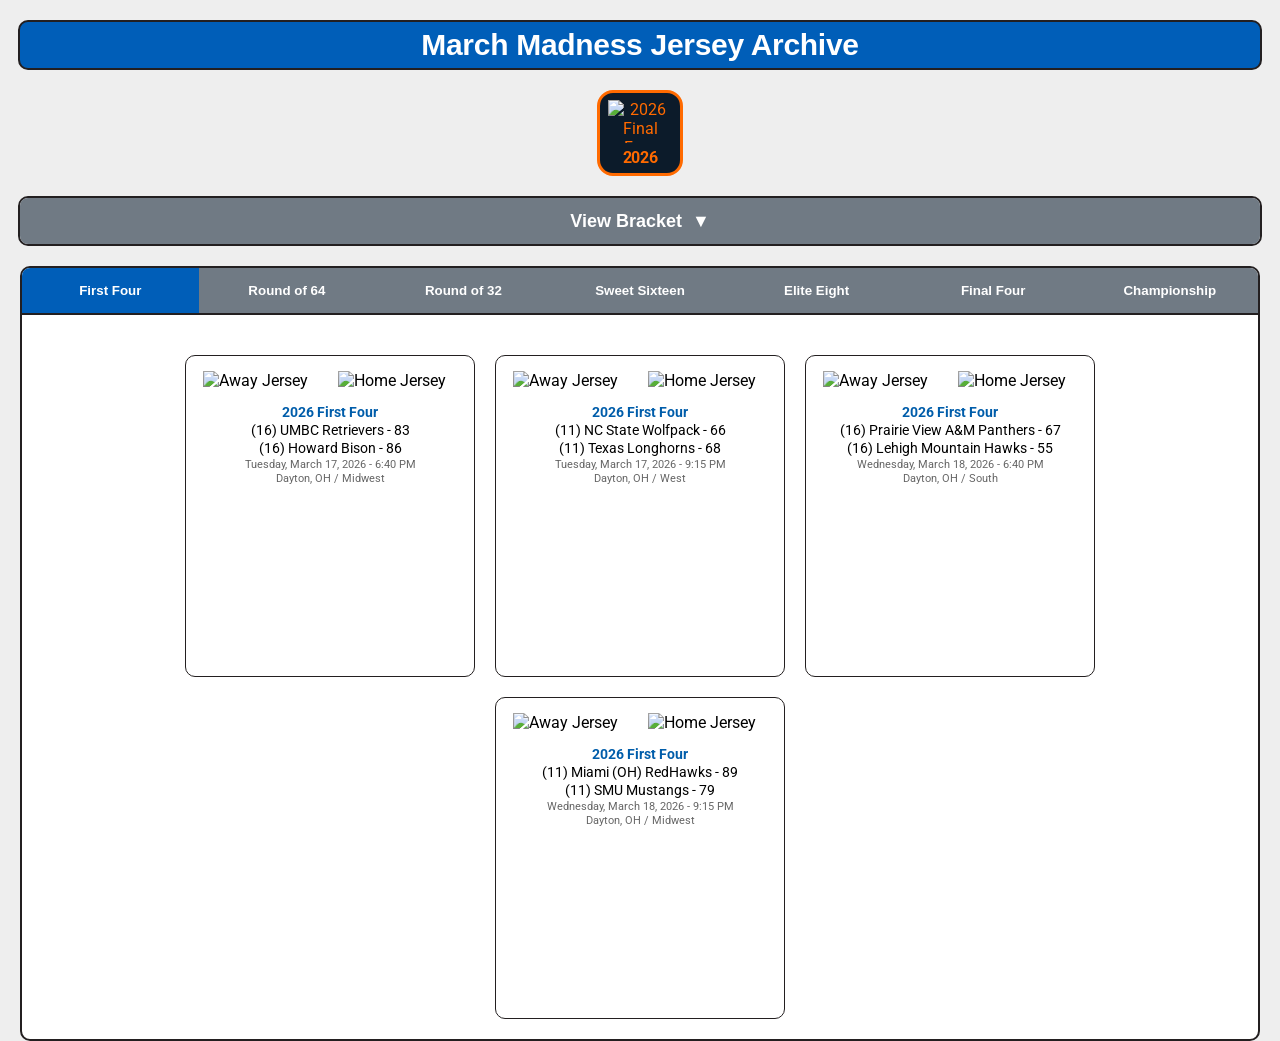
==== commit 6bc6e524: "Add files via upload" ====
--- a/index.html
+++ b/index.html
@@ -106,982 +106,81 @@
       <button class="tab-link" data-tab="national-championship">Championship</button>
     </div>
 
-    <!-- Tab Contents -->
-    <div class="tab-content active" id="first-four">
-      <div class="games-wrapper">
-
-        <div class="game-box">
+   <div id="first-four" class="tab-content"><div class="games-wrapper"></div></div>
+<div id="round-64" class="tab-content"><div class="games-wrapper"></div></div>
+<div id="round-32" class="tab-content"><div class="games-wrapper"></div></div>
+<div id="sweet-sixteen" class="tab-content"><div class="games-wrapper"></div></div>
+<div id="elite-eight" class="tab-content"><div class="games-wrapper"></div></div>
+<div id="final-four" class="tab-content"><div class="games-wrapper"></div></div>
+<div id="national-championship" class="tab-content"><div class="games-wrapper"></div></div>
+
+<script>
+document.addEventListener("DOMContentLoaded", () => {
+
+  fetch("games.json")
+    .then(res => res.json())
+    .then(games => {
+
+      const roundMap = {
+        "First Four": "first-four",
+        "Round of 64": "round-64",
+        "Round of 32": "round-32",
+        "Sweet Sixteen": "sweet-sixteen",
+        "Elite Eight": "elite-eight",
+        "Final Four": "final-four",
+        "National Championship": "national-championship"
+      };
+
+      games.forEach(game => {
+        if (game.year !== 2026) return;
+
+        const tabId = roundMap[game.round];
+        if (!tabId) return;
+
+        const wrapper = document.querySelector(`#${tabId} .games-wrapper`);
+
+        const gameBox = document.createElement("div");
+        gameBox.className = "game-box";
+
+        gameBox.innerHTML = `
           <div class="jerseys">
-            <img src="https://i.imgur.com/nhRVuG6.png" alt="Team 1 Jersey">
-            <img src="https://i.imgur.com/nhRVuG6.png" alt="Team 2 Jersey">
+            <img src="${game.awayJersey}" alt="Away Jersey">
+            <img src="${game.homeJersey}" alt="Home Jersey">
           </div>
+
           <div class="game-info">
-            <p class="round-name">2026 First Four</p>
-            <p class="score">[#] Away Team Name - ##</p>
-            <p class="score">[#] Home Team Name - ##</p>
-            <p class="datetime">Thursday, March 23, 2026 - 8:20 PM</p>
-            <p class="details">City, ST / Region</p>
+            <p class="round-name">${game.year} ${game.round}</p>
+
+            <p class="score">
+              ${game.awayTeam} - ${game.awayScore}
+            </p>
+
+            <p class="score">
+              ${game.homeTeam} - ${game.homeScore}
+            </p>
+
+            <p class="datetime">
+              ${game.date} - ${game.time}
+            </p>
+
+            <p class="details">
+              ${game.city_state} / ${game.region}
+            </p>
           </div>
-        </div>
-
-                <div class="game-box">
-          <div class="jerseys">
-            <img src="https://i.imgur.com/nhRVuG6.png" alt="Team 1 Jersey">
-            <img src="https://i.imgur.com/nhRVuG6.png" alt="Team 2 Jersey">
-          </div>
-          <div class="game-info">
-            <p class="round-name">2026 First Four</p>
-            <p class="score">[11] UCLA Bruins - 78</p>
-            <p class="score">[11] Michigan State Spartans - 74</p>
-            <p class="details">Dayton, OH / Midwest Region</p>
-          </div>
-        </div>
-                <div class="game-box">
-          <div class="jerseys">
-            <img src="https://i.imgur.com/nhRVuG6.png" alt="Team 1 Jersey">
-            <img src="https://i.imgur.com/nhRVuG6.png" alt="Team 2 Jersey">
-          </div>
-          <div class="game-info">
-            <p class="round-name">2026 First Four</p>
-            <p class="score">[11] UCLA Bruins - 78</p>
-            <p class="score">[11] Michigan State Spartans - 74</p>
-            <p class="details">Dayton, OH / Midwest Region</p>
-          </div>
-        </div>
-                <div class="game-box">
-          <div class="jerseys">
-            <img src="https://i.imgur.com/nhRVuG6.png" alt="Team 1 Jersey">
-            <img src="https://i.imgur.com/nhRVuG6.png" alt="Team 2 Jersey">
-          </div>
-          <div class="game-info">
-            <p class="round-name">2026 First Four</p>
-            <p class="score">[11] UCLA Bruins - 78</p>
-            <p class="score">[11] Michigan State Spartans - 74</p>
-            <p class="details">Dayton, OH / Midwest Region</p>
-          </div>
-        </div>
-      </div>
-    </div>
-
-    <div class="tab-content" id="round-64">
-      <div class="games-wrapper">
-
-         <div class="game-box">
-          <div class="jerseys">
-            <img src="https://i.imgur.com/nhRVuG6.png" alt="Team 1 Jersey">
-            <img src="https://i.imgur.com/nhRVuG6.png" alt="Team 2 Jersey">
-          </div>
-          <div class="game-info">
-            <p class="round-name">2026 First Four</p>
-            <p class="score">[#] Away Team Name - ##</p>
-            <p class="score">[#] Home Team Name - ##</p>
-            <p class="datetime">Thursday, March 23, 2026 - 8:20 PM</p>
-            <p class="details">City, ST / Region</p>
-          </div>
-        </div>
-        
-
-         <div class="game-box">
-          <div class="jerseys">
-            <img src="https://i.imgur.com/nhRVuG6.png" alt="Team 1 Jersey">
-            <img src="https://i.imgur.com/nhRVuG6.png" alt="Team 2 Jersey">
-          </div>
-          <div class="game-info">
-            <p class="round-name">2026 First Four</p>
-            <p class="score">[#] Away Team Name - ##</p>
-            <p class="score">[#] Home Team Name - ##</p>
-            <p class="datetime">Thursday, March 23, 2026 - 8:20 PM</p>
-            <p class="details">City, ST / Region</p>
-          </div>
-        </div>
-        
-         <div class="game-box">
-          <div class="jerseys">
-            <img src="https://i.imgur.com/nhRVuG6.png" alt="Team 1 Jersey">
-            <img src="https://i.imgur.com/nhRVuG6.png" alt="Team 2 Jersey">
-          </div>
-          <div class="game-info">
-            <p class="round-name">2026 First Four</p>
-            <p class="score">[#] Away Team Name - ##</p>
-            <p class="score">[#] Home Team Name - ##</p>
-            <p class="datetime">Thursday, March 23, 2026 - 8:20 PM</p>
-            <p class="details">City, ST / Region</p>
-          </div>
-        </div>
-        
-         <div class="game-box">
-          <div class="jerseys">
-            <img src="https://i.imgur.com/nhRVuG6.png" alt="Team 1 Jersey">
-            <img src="https://i.imgur.com/nhRVuG6.png" alt="Team 2 Jersey">
-          </div>
-          <div class="game-info">
-            <p class="round-name">2026 First Four</p>
-            <p class="score">[#] Away Team Name - ##</p>
-            <p class="score">[#] Home Team Name - ##</p>
-            <p class="datetime">Thursday, March 23, 2026 - 8:20 PM</p>
-            <p class="details">City, ST / Region</p>
-          </div>
-        </div>
-        
-         <div class="game-box">
-          <div class="jerseys">
-            <img src="https://i.imgur.com/nhRVuG6.png" alt="Team 1 Jersey">
-            <img src="https://i.imgur.com/nhRVuG6.png" alt="Team 2 Jersey">
-          </div>
-          <div class="game-info">
-            <p class="round-name">2026 First Four</p>
-            <p class="score">[#] Away Team Name - ##</p>
-            <p class="score">[#] Home Team Name - ##</p>
-            <p class="datetime">Thursday, March 23, 2026 - 8:20 PM</p>
-            <p class="details">City, ST / Region</p>
-          </div>
-        </div>
-        
-         <div class="game-box">
-          <div class="jerseys">
-            <img src="https://i.imgur.com/nhRVuG6.png" alt="Team 1 Jersey">
-            <img src="https://i.imgur.com/nhRVuG6.png" alt="Team 2 Jersey">
-          </div>
-          <div class="game-info">
-            <p class="round-name">2026 First Four</p>
-            <p class="score">[#] Away Team Name - ##</p>
-            <p class="score">[#] Home Team Name - ##</p>
-            <p class="datetime">Thursday, March 23, 2026 - 8:20 PM</p>
-            <p class="details">City, ST / Region</p>
-          </div>
-        </div>
-        
-         <div class="game-box">
-          <div class="jerseys">
-            <img src="https://i.imgur.com/nhRVuG6.png" alt="Team 1 Jersey">
-            <img src="https://i.imgur.com/nhRVuG6.png" alt="Team 2 Jersey">
-          </div>
-          <div class="game-info">
-            <p class="round-name">2026 First Four</p>
-            <p class="score">[#] Away Team Name - ##</p>
-            <p class="score">[#] Home Team Name - ##</p>
-            <p class="datetime">Thursday, March 23, 2026 - 8:20 PM</p>
-            <p class="details">City, ST / Region</p>
-          </div>
-        </div>
-        
-         <div class="game-box">
-          <div class="jerseys">
-            <img src="https://i.imgur.com/nhRVuG6.png" alt="Team 1 Jersey">
-            <img src="https://i.imgur.com/nhRVuG6.png" alt="Team 2 Jersey">
-          </div>
-          <div class="game-info">
-            <p class="round-name">2026 First Four</p>
-            <p class="score">[#] Away Team Name - ##</p>
-            <p class="score">[#] Home Team Name - ##</p>
-            <p class="datetime">Thursday, March 23, 2026 - 8:20 PM</p>
-            <p class="details">City, ST / Region</p>
-          </div>
-        </div>
-        
-         <div class="game-box">
-          <div class="jerseys">
-            <img src="https://i.imgur.com/nhRVuG6.png" alt="Team 1 Jersey">
-            <img src="https://i.imgur.com/nhRVuG6.png" alt="Team 2 Jersey">
-          </div>
-          <div class="game-info">
-            <p class="round-name">2026 First Four</p>
-            <p class="score">[#] Away Team Name - ##</p>
-            <p class="score">[#] Home Team Name - ##</p>
-            <p class="datetime">Thursday, March 23, 2026 - 8:20 PM</p>
-            <p class="details">City, ST / Region</p>
-          </div>
-        </div>
-        
-         <div class="game-box">
-          <div class="jerseys">
-            <img src="https://i.imgur.com/nhRVuG6.png" alt="Team 1 Jersey">
-            <img src="https://i.imgur.com/nhRVuG6.png" alt="Team 2 Jersey">
-          </div>
-          <div class="game-info">
-            <p class="round-name">2026 First Four</p>
-            <p class="score">[#] Away Team Name - ##</p>
-            <p class="score">[#] Home Team Name - ##</p>
-            <p class="datetime">Thursday, March 23, 2026 - 8:20 PM</p>
-            <p class="details">City, ST / Region</p>
-          </div>
-        </div>
-        
-         <div class="game-box">
-          <div class="jerseys">
-            <img src="https://i.imgur.com/nhRVuG6.png" alt="Team 1 Jersey">
-            <img src="https://i.imgur.com/nhRVuG6.png" alt="Team 2 Jersey">
-          </div>
-          <div class="game-info">
-            <p class="round-name">2026 First Four</p>
-            <p class="score">[#] Away Team Name - ##</p>
-            <p class="score">[#] Home Team Name - ##</p>
-            <p class="datetime">Thursday, March 23, 2026 - 8:20 PM</p>
-            <p class="details">City, ST / Region</p>
-          </div>
-        </div>
-        
-         <div class="game-box">
-          <div class="jerseys">
-            <img src="https://i.imgur.com/nhRVuG6.png" alt="Team 1 Jersey">
-            <img src="https://i.imgur.com/nhRVuG6.png" alt="Team 2 Jersey">
-          </div>
-          <div class="game-info">
-            <p class="round-name">2026 First Four</p>
-            <p class="score">[#] Away Team Name - ##</p>
-            <p class="score">[#] Home Team Name - ##</p>
-            <p class="datetime">Thursday, March 23, 2026 - 8:20 PM</p>
-            <p class="details">City, ST / Region</p>
-          </div>
-        </div>
-        
-         <div class="game-box">
-          <div class="jerseys">
-            <img src="https://i.imgur.com/nhRVuG6.png" alt="Team 1 Jersey">
-            <img src="https://i.imgur.com/nhRVuG6.png" alt="Team 2 Jersey">
-          </div>
-          <div class="game-info">
-            <p class="round-name">2026 First Four</p>
-            <p class="score">[#] Away Team Name - ##</p>
-            <p class="score">[#] Home Team Name - ##</p>
-            <p class="datetime">Thursday, March 23, 2026 - 8:20 PM</p>
-            <p class="details">City, ST / Region</p>
-          </div>
-        </div>
-        
-         <div class="game-box">
-          <div class="jerseys">
-            <img src="https://i.imgur.com/nhRVuG6.png" alt="Team 1 Jersey">
-            <img src="https://i.imgur.com/nhRVuG6.png" alt="Team 2 Jersey">
-          </div>
-          <div class="game-info">
-            <p class="round-name">2026 First Four</p>
-            <p class="score">[#] Away Team Name - ##</p>
-            <p class="score">[#] Home Team Name - ##</p>
-            <p class="datetime">Thursday, March 23, 2026 - 8:20 PM</p>
-            <p class="details">City, ST / Region</p>
-          </div>
-        </div>
-        
-         <div class="game-box">
-          <div class="jerseys">
-            <img src="https://i.imgur.com/nhRVuG6.png" alt="Team 1 Jersey">
-            <img src="https://i.imgur.com/nhRVuG6.png" alt="Team 2 Jersey">
-          </div>
-          <div class="game-info">
-            <p class="round-name">2026 First Four</p>
-            <p class="score">[#] Away Team Name - ##</p>
-            <p class="score">[#] Home Team Name - ##</p>
-            <p class="datetime">Thursday, March 23, 2026 - 8:20 PM</p>
-            <p class="details">City, ST / Region</p>
-          </div>
-        </div>
-        
-         <div class="game-box">
-          <div class="jerseys">
-            <img src="https://i.imgur.com/nhRVuG6.png" alt="Team 1 Jersey">
-            <img src="https://i.imgur.com/nhRVuG6.png" alt="Team 2 Jersey">
-          </div>
-          <div class="game-info">
-            <p class="round-name">2026 First Four</p>
-            <p class="score">[#] Away Team Name - ##</p>
-            <p class="score">[#] Home Team Name - ##</p>
-            <p class="datetime">Thursday, March 23, 2026 - 8:20 PM</p>
-            <p class="details">City, ST / Region</p>
-          </div>
-        </div>
-        
-         <div class="game-box">
-          <div class="jerseys">
-            <img src="https://i.imgur.com/nhRVuG6.png" alt="Team 1 Jersey">
-            <img src="https://i.imgur.com/nhRVuG6.png" alt="Team 2 Jersey">
-          </div>
-          <div class="game-info">
-            <p class="round-name">2026 First Four</p>
-            <p class="score">[#] Away Team Name - ##</p>
-            <p class="score">[#] Home Team Name - ##</p>
-            <p class="datetime">Thursday, March 23, 2026 - 8:20 PM</p>
-            <p class="details">City, ST / Region</p>
-          </div>
-        </div>
-        
-         <div class="game-box">
-          <div class="jerseys">
-            <img src="https://i.imgur.com/nhRVuG6.png" alt="Team 1 Jersey">
-            <img src="https://i.imgur.com/nhRVuG6.png" alt="Team 2 Jersey">
-          </div>
-          <div class="game-info">
-            <p class="round-name">2026 First Four</p>
-            <p class="score">[#] Away Team Name - ##</p>
-            <p class="score">[#] Home Team Name - ##</p>
-            <p class="datetime">Thursday, March 23, 2026 - 8:20 PM</p>
-            <p class="details">City, ST / Region</p>
-          </div>
-        </div>
-        
-         <div class="game-box">
-          <div class="jerseys">
-            <img src="https://i.imgur.com/nhRVuG6.png" alt="Team 1 Jersey">
-            <img src="https://i.imgur.com/nhRVuG6.png" alt="Team 2 Jersey">
-          </div>
-          <div class="game-info">
-            <p class="round-name">2026 First Four</p>
-            <p class="score">[#] Away Team Name - ##</p>
-            <p class="score">[#] Home Team Name - ##</p>
-            <p class="datetime">Thursday, March 23, 2026 - 8:20 PM</p>
-            <p class="details">City, ST / Region</p>
-          </div>
-        </div>
-        
-         <div class="game-box">
-          <div class="jerseys">
-            <img src="https://i.imgur.com/nhRVuG6.png" alt="Team 1 Jersey">
-            <img src="https://i.imgur.com/nhRVuG6.png" alt="Team 2 Jersey">
-          </div>
-          <div class="game-info">
-            <p class="round-name">2026 First Four</p>
-            <p class="score">[#] Away Team Name - ##</p>
-            <p class="score">[#] Home Team Name - ##</p>
-            <p class="datetime">Thursday, March 23, 2026 - 8:20 PM</p>
-            <p class="details">City, ST / Region</p>
-          </div>
-        </div>
-        
-         <div class="game-box">
-          <div class="jerseys">
-            <img src="https://i.imgur.com/nhRVuG6.png" alt="Team 1 Jersey">
-            <img src="https://i.imgur.com/nhRVuG6.png" alt="Team 2 Jersey">
-          </div>
-          <div class="game-info">
-            <p class="round-name">2026 First Four</p>
-            <p class="score">[#] Away Team Name - ##</p>
-            <p class="score">[#] Home Team Name - ##</p>
-            <p class="datetime">Thursday, March 23, 2026 - 8:20 PM</p>
-            <p class="details">City, ST / Region</p>
-          </div>
-        </div>
-        
-         <div class="game-box">
-          <div class="jerseys">
-            <img src="https://i.imgur.com/nhRVuG6.png" alt="Team 1 Jersey">
-            <img src="https://i.imgur.com/nhRVuG6.png" alt="Team 2 Jersey">
-          </div>
-          <div class="game-info">
-            <p class="round-name">2026 First Four</p>
-            <p class="score">[#] Away Team Name - ##</p>
-            <p class="score">[#] Home Team Name - ##</p>
-            <p class="datetime">Thursday, March 23, 2026 - 8:20 PM</p>
-            <p class="details">City, ST / Region</p>
-          </div>
-        </div>
-        
-         <div class="game-box">
-          <div class="jerseys">
-            <img src="https://i.imgur.com/nhRVuG6.png" alt="Team 1 Jersey">
-            <img src="https://i.imgur.com/nhRVuG6.png" alt="Team 2 Jersey">
-          </div>
-          <div class="game-info">
-            <p class="round-name">2026 First Four</p>
-            <p class="score">[#] Away Team Name - ##</p>
-            <p class="score">[#] Home Team Name - ##</p>
-            <p class="datetime">Thursday, March 23, 2026 - 8:20 PM</p>
-            <p class="details">City, ST / Region</p>
-          </div>
-        </div>
-        
-         <div class="game-box">
-          <div class="jerseys">
-            <img src="https://i.imgur.com/nhRVuG6.png" alt="Team 1 Jersey">
-            <img src="https://i.imgur.com/nhRVuG6.png" alt="Team 2 Jersey">
-          </div>
-          <div class="game-info">
-            <p class="round-name">2026 First Four</p>
-            <p class="score">[#] Away Team Name - ##</p>
-            <p class="score">[#] Home Team Name - ##</p>
-            <p class="datetime">Thursday, March 23, 2026 - 8:20 PM</p>
-            <p class="details">City, ST / Region</p>
-          </div>
-        </div>
-        
-         <div class="game-box">
-          <div class="jerseys">
-            <img src="https://i.imgur.com/nhRVuG6.png" alt="Team 1 Jersey">
-            <img src="https://i.imgur.com/nhRVuG6.png" alt="Team 2 Jersey">
-          </div>
-          <div class="game-info">
-            <p class="round-name">2026 First Four</p>
-            <p class="score">[#] Away Team Name - ##</p>
-            <p class="score">[#] Home Team Name - ##</p>
-            <p class="datetime">Thursday, March 23, 2026 - 8:20 PM</p>
-            <p class="details">City, ST / Region</p>
-          </div>
-        </div>
-        
-         <div class="game-box">
-          <div class="jerseys">
-            <img src="https://i.imgur.com/nhRVuG6.png" alt="Team 1 Jersey">
-            <img src="https://i.imgur.com/nhRVuG6.png" alt="Team 2 Jersey">
-          </div>
-          <div class="game-info">
-            <p class="round-name">2026 First Four</p>
-            <p class="score">[#] Away Team Name - ##</p>
-            <p class="score">[#] Home Team Name - ##</p>
-            <p class="datetime">Thursday, March 23, 2026 - 8:20 PM</p>
-            <p class="details">City, ST / Region</p>
-          </div>
-        </div>
-        
-         <div class="game-box">
-          <div class="jerseys">
-            <img src="https://i.imgur.com/nhRVuG6.png" alt="Team 1 Jersey">
-            <img src="https://i.imgur.com/nhRVuG6.png" alt="Team 2 Jersey">
-          </div>
-          <div class="game-info">
-            <p class="round-name">2026 First Four</p>
-            <p class="score">[#] Away Team Name - ##</p>
-            <p class="score">[#] Home Team Name - ##</p>
-            <p class="datetime">Thursday, March 23, 2026 - 8:20 PM</p>
-            <p class="details">City, ST / Region</p>
-          </div>
-        </div>
-        
-         <div class="game-box">
-          <div class="jerseys">
-            <img src="https://i.imgur.com/nhRVuG6.png" alt="Team 1 Jersey">
-            <img src="https://i.imgur.com/nhRVuG6.png" alt="Team 2 Jersey">
-          </div>
-          <div class="game-info">
-            <p class="round-name">2026 First Four</p>
-            <p class="score">[#] Away Team Name - ##</p>
-            <p class="score">[#] Home Team Name - ##</p>
-            <p class="datetime">Thursday, March 23, 2026 - 8:20 PM</p>
-            <p class="details">City, ST / Region</p>
-          </div>
-        </div>
-        
-         <div class="game-box">
-          <div class="jerseys">
-            <img src="https://i.imgur.com/nhRVuG6.png" alt="Team 1 Jersey">
-            <img src="https://i.imgur.com/nhRVuG6.png" alt="Team 2 Jersey">
-          </div>
-          <div class="game-info">
-            <p class="round-name">2026 First Four</p>
-            <p class="score">[#] Away Team Name - ##</p>
-            <p class="score">[#] Home Team Name - ##</p>
-            <p class="datetime">Thursday, March 23, 2026 - 8:20 PM</p>
-            <p class="details">City, ST / Region</p>
-          </div>
-        </div>
-        
-         <div class="game-box">
-          <div class="jerseys">
-            <img src="https://i.imgur.com/nhRVuG6.png" alt="Team 1 Jersey">
-            <img src="https://i.imgur.com/nhRVuG6.png" alt="Team 2 Jersey">
-          </div>
-          <div class="game-info">
-            <p class="round-name">2026 First Four</p>
-            <p class="score">[#] Away Team Name - ##</p>
-            <p class="score">[#] Home Team Name - ##</p>
-            <p class="datetime">Thursday, March 23, 2026 - 8:20 PM</p>
-            <p class="details">City, ST / Region</p>
-          </div>
-        </div>
-        
-         <div class="game-box">
-          <div class="jerseys">
-            <img src="https://i.imgur.com/nhRVuG6.png" alt="Team 1 Jersey">
-            <img src="https://i.imgur.com/nhRVuG6.png" alt="Team 2 Jersey">
-          </div>
-          <div class="game-info">
-            <p class="round-name">2026 First Four</p>
-            <p class="score">[#] Away Team Name - ##</p>
-            <p class="score">[#] Home Team Name - ##</p>
-            <p class="datetime">Thursday, March 23, 2026 - 8:20 PM</p>
-            <p class="details">City, ST / Region</p>
-          </div>
-        </div>
-        
-         <div class="game-box">
-          <div class="jerseys">
-            <img src="https://i.imgur.com/nhRVuG6.png" alt="Team 1 Jersey">
-            <img src="https://i.imgur.com/nhRVuG6.png" alt="Team 2 Jersey">
-          </div>
-          <div class="game-info">
-            <p class="round-name">2026 First Four</p>
-            <p class="score">[#] Away Team Name - ##</p>
-            <p class="score">[#] Home Team Name - ##</p>
-            <p class="datetime">Thursday, March 23, 2026 - 8:20 PM</p>
-            <p class="details">City, ST / Region</p>
-          </div>
-        </div>
-        
-      </div>
-    </div>
-
-    <div class="tab-content" id="round-32">
-      <div class="games-wrapper">
-
-         <div class="game-box">
-          <div class="jerseys">
-            <img src="https://i.imgur.com/nhRVuG6.png" alt="Team 1 Jersey">
-            <img src="https://i.imgur.com/nhRVuG6.png" alt="Team 2 Jersey">
-          </div>
-          <div class="game-info">
-            <p class="round-name">2026 First Four</p>
-            <p class="score">[#] Away Team Name - ##</p>
-            <p class="score">[#] Home Team Name - ##</p>
-            <p class="datetime">Thursday, March 23, 2026 - 8:20 PM</p>
-            <p class="details">City, ST / Region</p>
-          </div>
-        </div>
-        
-         <div class="game-box">
-          <div class="jerseys">
-            <img src="https://i.imgur.com/nhRVuG6.png" alt="Team 1 Jersey">
-            <img src="https://i.imgur.com/nhRVuG6.png" alt="Team 2 Jersey">
-          </div>
-          <div class="game-info">
-            <p class="round-name">2026 First Four</p>
-            <p class="score">[#] Away Team Name - ##</p>
-            <p class="score">[#] Home Team Name - ##</p>
-            <p class="datetime">Thursday, March 23, 2026 - 8:20 PM</p>
-            <p class="details">City, ST / Region</p>
-          </div>
-        </div>
-        
-         <div class="game-box">
-          <div class="jerseys">
-            <img src="https://i.imgur.com/nhRVuG6.png" alt="Team 1 Jersey">
-            <img src="https://i.imgur.com/nhRVuG6.png" alt="Team 2 Jersey">
-          </div>
-          <div class="game-info">
-            <p class="round-name">2026 First Four</p>
-            <p class="score">[#] Away Team Name - ##</p>
-            <p class="score">[#] Home Team Name - ##</p>
-            <p class="datetime">Thursday, March 23, 2026 - 8:20 PM</p>
-            <p class="details">City, ST / Region</p>
-          </div>
-        </div>
-        
-         <div class="game-box">
-          <div class="jerseys">
-            <img src="https://i.imgur.com/nhRVuG6.png" alt="Team 1 Jersey">
-            <img src="https://i.imgur.com/nhRVuG6.png" alt="Team 2 Jersey">
-          </div>
-          <div class="game-info">
-            <p class="round-name">2026 First Four</p>
-            <p class="score">[#] Away Team Name - ##</p>
-            <p class="score">[#] Home Team Name - ##</p>
-            <p class="datetime">Thursday, March 23, 2026 - 8:20 PM</p>
-            <p class="details">City, ST / Region</p>
-          </div>
-        </div>
-        
-         <div class="game-box">
-          <div class="jerseys">
-            <img src="https://i.imgur.com/nhRVuG6.png" alt="Team 1 Jersey">
-            <img src="https://i.imgur.com/nhRVuG6.png" alt="Team 2 Jersey">
-          </div>
-          <div class="game-info">
-            <p class="round-name">2026 First Four</p>
-            <p class="score">[#] Away Team Name - ##</p>
-            <p class="score">[#] Home Team Name - ##</p>
-            <p class="datetime">Thursday, March 23, 2026 - 8:20 PM</p>
-            <p class="details">City, ST / Region</p>
-          </div>
-        </div>
-        
-         <div class="game-box">
-          <div class="jerseys">
-            <img src="https://i.imgur.com/nhRVuG6.png" alt="Team 1 Jersey">
-            <img src="https://i.imgur.com/nhRVuG6.png" alt="Team 2 Jersey">
-          </div>
-          <div class="game-info">
-            <p class="round-name">2026 First Four</p>
-            <p class="score">[#] Away Team Name - ##</p>
-            <p class="score">[#] Home Team Name - ##</p>
-            <p class="datetime">Thursday, March 23, 2026 - 8:20 PM</p>
-            <p class="details">City, ST / Region</p>
-          </div>
-        </div>
-        
-         <div class="game-box">
-          <div class="jerseys">
-            <img src="https://i.imgur.com/nhRVuG6.png" alt="Team 1 Jersey">
-            <img src="https://i.imgur.com/nhRVuG6.png" alt="Team 2 Jersey">
-          </div>
-          <div class="game-info">
-            <p class="round-name">2026 First Four</p>
-            <p class="score">[#] Away Team Name - ##</p>
-            <p class="score">[#] Home Team Name - ##</p>
-            <p class="datetime">Thursday, March 23, 2026 - 8:20 PM</p>
-            <p class="details">City, ST / Region</p>
-          </div>
-        </div>
-        
-         <div class="game-box">
-          <div class="jerseys">
-            <img src="https://i.imgur.com/nhRVuG6.png" alt="Team 1 Jersey">
-            <img src="https://i.imgur.com/nhRVuG6.png" alt="Team 2 Jersey">
-          </div>
-          <div class="game-info">
-            <p class="round-name">2026 First Four</p>
-            <p class="score">[#] Away Team Name - ##</p>
-            <p class="score">[#] Home Team Name - ##</p>
-            <p class="datetime">Thursday, March 23, 2026 - 8:20 PM</p>
-            <p class="details">City, ST / Region</p>
-          </div>
-        </div>
-        
-         <div class="game-box">
-          <div class="jerseys">
-            <img src="https://i.imgur.com/nhRVuG6.png" alt="Team 1 Jersey">
-            <img src="https://i.imgur.com/nhRVuG6.png" alt="Team 2 Jersey">
-          </div>
-          <div class="game-info">
-            <p class="round-name">2026 First Four</p>
-            <p class="score">[#] Away Team Name - ##</p>
-            <p class="score">[#] Home Team Name - ##</p>
-            <p class="datetime">Thursday, March 23, 2026 - 8:20 PM</p>
-            <p class="details">City, ST / Region</p>
-          </div>
-        </div>
-        
-         <div class="game-box">
-          <div class="jerseys">
-            <img src="https://i.imgur.com/nhRVuG6.png" alt="Team 1 Jersey">
-            <img src="https://i.imgur.com/nhRVuG6.png" alt="Team 2 Jersey">
-          </div>
-          <div class="game-info">
-            <p class="round-name">2026 First Four</p>
-            <p class="score">[#] Away Team Name - ##</p>
-            <p class="score">[#] Home Team Name - ##</p>
-            <p class="datetime">Thursday, March 23, 2026 - 8:20 PM</p>
-            <p class="details">City, ST / Region</p>
-          </div>
-        </div>
-        
-         <div class="game-box">
-          <div class="jerseys">
-            <img src="https://i.imgur.com/nhRVuG6.png" alt="Team 1 Jersey">
-            <img src="https://i.imgur.com/nhRVuG6.png" alt="Team 2 Jersey">
-          </div>
-          <div class="game-info">
-            <p class="round-name">2026 First Four</p>
-            <p class="score">[#] Away Team Name - ##</p>
-            <p class="score">[#] Home Team Name - ##</p>
-            <p class="datetime">Thursday, March 23, 2026 - 8:20 PM</p>
-            <p class="details">City, ST / Region</p>
-          </div>
-        </div>
-        
-         <div class="game-box">
-          <div class="jerseys">
-            <img src="https://i.imgur.com/nhRVuG6.png" alt="Team 1 Jersey">
-            <img src="https://i.imgur.com/nhRVuG6.png" alt="Team 2 Jersey">
-          </div>
-          <div class="game-info">
-            <p class="round-name">2026 First Four</p>
-            <p class="score">[#] Away Team Name - ##</p>
-            <p class="score">[#] Home Team Name - ##</p>
-            <p class="datetime">Thursday, March 23, 2026 - 8:20 PM</p>
-            <p class="details">City, ST / Region</p>
-          </div>
-        </div>
-        
-         <div class="game-box">
-          <div class="jerseys">
-            <img src="https://i.imgur.com/nhRVuG6.png" alt="Team 1 Jersey">
-            <img src="https://i.imgur.com/nhRVuG6.png" alt="Team 2 Jersey">
-          </div>
-          <div class="game-info">
-            <p class="round-name">2026 First Four</p>
-            <p class="score">[#] Away Team Name - ##</p>
-            <p class="score">[#] Home Team Name - ##</p>
-            <p class="datetime">Thursday, March 23, 2026 - 8:20 PM</p>
-            <p class="details">City, ST / Region</p>
-          </div>
-        </div>
-        
-         <div class="game-box">
-          <div class="jerseys">
-            <img src="https://i.imgur.com/nhRVuG6.png" alt="Team 1 Jersey">
-            <img src="https://i.imgur.com/nhRVuG6.png" alt="Team 2 Jersey">
-          </div>
-          <div class="game-info">
-            <p class="round-name">2026 First Four</p>
-            <p class="score">[#] Away Team Name - ##</p>
-            <p class="score">[#] Home Team Name - ##</p>
-            <p class="datetime">Thursday, March 23, 2026 - 8:20 PM</p>
-            <p class="details">City, ST / Region</p>
-          </div>
-        </div>
-        
-         <div class="game-box">
-          <div class="jerseys">
-            <img src="https://i.imgur.com/nhRVuG6.png" alt="Team 1 Jersey">
-            <img src="https://i.imgur.com/nhRVuG6.png" alt="Team 2 Jersey">
-          </div>
-          <div class="game-info">
-            <p class="round-name">2026 First Four</p>
-            <p class="score">[#] Away Team Name - ##</p>
-            <p class="score">[#] Home Team Name - ##</p>
-            <p class="datetime">Thursday, March 23, 2026 - 8:20 PM</p>
-            <p class="details">City, ST / Region</p>
-          </div>
-        </div>
-        
-         <div class="game-box">
-          <div class="jerseys">
-            <img src="https://i.imgur.com/nhRVuG6.png" alt="Team 1 Jersey">
-            <img src="https://i.imgur.com/nhRVuG6.png" alt="Team 2 Jersey">
-          </div>
-          <div class="game-info">
-            <p class="round-name">2026 First Four</p>
-            <p class="score">[#] Away Team Name - ##</p>
-            <p class="score">[#] Home Team Name - ##</p>
-            <p class="datetime">Thursday, March 23, 2026 - 8:20 PM</p>
-            <p class="details">City, ST / Region</p>
-          </div>
-        </div>
-        
-      </div>
-    </div>
-
-    <div class="tab-content" id="sweet-sixteen">
-      <div class="games-wrapper">
-
-         <div class="game-box">
-          <div class="jerseys">
-            <img src="https://i.imgur.com/nhRVuG6.png" alt="Team 1 Jersey">
-            <img src="https://i.imgur.com/nhRVuG6.png" alt="Team 2 Jersey">
-          </div>
-          <div class="game-info">
-            <p class="round-name">2026 First Four</p>
-            <p class="score">[#] Away Team Name - ##</p>
-            <p class="score">[#] Home Team Name - ##</p>
-            <p class="datetime">Thursday, March 23, 2026 - 8:20 PM</p>
-            <p class="details">City, ST / Region</p>
-          </div>
-        </div>
-        
-         <div class="game-box">
-          <div class="jerseys">
-            <img src="https://i.imgur.com/nhRVuG6.png" alt="Team 1 Jersey">
-            <img src="https://i.imgur.com/nhRVuG6.png" alt="Team 2 Jersey">
-          </div>
-          <div class="game-info">
-            <p class="round-name">2026 First Four</p>
-            <p class="score">[#] Away Team Name - ##</p>
-            <p class="score">[#] Home Team Name - ##</p>
-            <p class="datetime">Thursday, March 23, 2026 - 8:20 PM</p>
-            <p class="details">City, ST / Region</p>
-          </div>
-        </div>
-        
-         <div class="game-box">
-          <div class="jerseys">
-            <img src="https://i.imgur.com/nhRVuG6.png" alt="Team 1 Jersey">
-            <img src="https://i.imgur.com/nhRVuG6.png" alt="Team 2 Jersey">
-          </div>
-          <div class="game-info">
-            <p class="round-name">2026 First Four</p>
-            <p class="score">[#] Away Team Name - ##</p>
-            <p class="score">[#] Home Team Name - ##</p>
-            <p class="datetime">Thursday, March 23, 2026 - 8:20 PM</p>
-            <p class="details">City, ST / Region</p>
-          </div>
-        </div>
-        
-         <div class="game-box">
-          <div class="jerseys">
-            <img src="https://i.imgur.com/nhRVuG6.png" alt="Team 1 Jersey">
-            <img src="https://i.imgur.com/nhRVuG6.png" alt="Team 2 Jersey">
-          </div>
-          <div class="game-info">
-            <p class="round-name">2026 First Four</p>
-            <p class="score">[#] Away Team Name - ##</p>
-            <p class="score">[#] Home Team Name - ##</p>
-            <p class="datetime">Thursday, March 23, 2026 - 8:20 PM</p>
-            <p class="details">City, ST / Region</p>
-          </div>
-        </div>
-        
-         <div class="game-box">
-          <div class="jerseys">
-            <img src="https://i.imgur.com/nhRVuG6.png" alt="Team 1 Jersey">
-            <img src="https://i.imgur.com/nhRVuG6.png" alt="Team 2 Jersey">
-          </div>
-          <div class="game-info">
-            <p class="round-name">2026 First Four</p>
-            <p class="score">[#] Away Team Name - ##</p>
-            <p class="score">[#] Home Team Name - ##</p>
-            <p class="datetime">Thursday, March 23, 2026 - 8:20 PM</p>
-            <p class="details">City, ST / Region</p>
-          </div>
-        </div>
-        
-         <div class="game-box">
-          <div class="jerseys">
-            <img src="https://i.imgur.com/nhRVuG6.png" alt="Team 1 Jersey">
-            <img src="https://i.imgur.com/nhRVuG6.png" alt="Team 2 Jersey">
-          </div>
-          <div class="game-info">
-            <p class="round-name">2026 First Four</p>
-            <p class="score">[#] Away Team Name - ##</p>
-            <p class="score">[#] Home Team Name - ##</p>
-            <p class="datetime">Thursday, March 23, 2026 - 8:20 PM</p>
-            <p class="details">City, ST / Region</p>
-          </div>
-        </div>
-        
-         <div class="game-box">
-          <div class="jerseys">
-            <img src="https://i.imgur.com/nhRVuG6.png" alt="Team 1 Jersey">
-            <img src="https://i.imgur.com/nhRVuG6.png" alt="Team 2 Jersey">
-          </div>
-          <div class="game-info">
-            <p class="round-name">2026 First Four</p>
-            <p class="score">[#] Away Team Name - ##</p>
-            <p class="score">[#] Home Team Name - ##</p>
-            <p class="datetime">Thursday, March 23, 2026 - 8:20 PM</p>
-            <p class="details">City, ST / Region</p>
-          </div>
-        </div>
-        
-         <div class="game-box">
-          <div class="jerseys">
-            <img src="https://i.imgur.com/nhRVuG6.png" alt="Team 1 Jersey">
-            <img src="https://i.imgur.com/nhRVuG6.png" alt="Team 2 Jersey">
-          </div>
-          <div class="game-info">
-            <p class="round-name">2026 First Four</p>
-            <p class="score">[#] Away Team Name - ##</p>
-            <p class="score">[#] Home Team Name - ##</p>
-            <p class="datetime">Thursday, March 23, 2026 - 8:20 PM</p>
-            <p class="details">City, ST / Region</p>
-          </div>
-        </div>
-        
-      </div>
-    </div>
-
-    <div class="tab-content" id="elite-eight">
-      <div class="games-wrapper">
-
-                 <div class="game-box">
-          <div class="jerseys">
-            <img src="https://i.imgur.com/QClIiGA.png" alt="Team 1 Jersey">
-            <img src="https://i.imgur.com/UjuGmD7.png" alt="Team 2 Jersey">
-          </div>
-          <div class="game-info">
-          <p class="round-name">2026 Elite Eight</p>
-            <p class="score">[9] Iowa Hawkeyes - 59</p>
-            <p class="score">[3] Illinois Fighting Ilini - 71</p>
-            <p class="datetime">Saturday, March 28, 2026 - 6:09 PM</p>
-            <p class="details">Houston, TX / South Region</p>
-          </div>
-        </div>
-
-                 <div class="game-box">
-          <div class="jerseys">
-            <img src="https://i.imgur.com/kEupAJb.png" alt="Team 1 Jersey">
-            <img src="https://i.imgur.com/YRJaSOc.png" alt="Team 2 Jersey">
-          </div>
-          <div class="game-info">
-          <p class="round-name">2026 Elite Eight</p>
-            <p class="score">[2] Purdue Boilermakers - 64</p>
-            <p class="score">[1] Arizona Wildcats - 79</p>
-            <p class="datetime">Saturday, March 28, 2026 - 8:49 PM</p>
-            <p class="details">San Jose, CA / West Region</p>
-          </div>
-        </div>
-
-                 <div class="game-box">
-          <div class="jerseys">
-            <img src="https://i.imgur.com/AVoPvTK.png" alt="Team 1 Jersey">
-            <img src="https://i.imgur.com/s3DVN6N.png" alt="Team 2 Jersey">
-          </div>
-          <div class="game-info">
-          <p class="round-name">2026 Elite Eight</p>
-            <p class="score">[6] Tennessee Volunteers - 62</p>
-            <p class="score">[1] Michigan Wolverines - 95</p>
-            <p class="datetime">Sunday, March 29, 2026 - 2:15 PM</p>
-            <p class="details">Chicago, IL / Midwest Region</p>
-          </div>
-        </div>
-        
-         <div class="game-box">
-          <div class="jerseys">
-            <img src="https://i.imgur.com/hiuFDEJ.png" alt="Team 1 Jersey">
-            <img src="https://i.imgur.com/blfjGIc.png" alt="Team 2 Jersey">
-          </div>
-          <div class="game-info">
-            <p class="round-name">2026 First Four</p>
-            <p class="score">[2] Connecticut Huskies - 73</p>
-            <p class="score">[1] Duke Blue Devils - 72</p>
-            <p class="datetime">Sunday, March 29, 2026 - 5:05 PM</p>
-            <p class="details">Washington, DC / East Region</p>
-          </div>
-        </div>
-
-      </div>
-    </div>
-
-    <div class="tab-content" id="final-four">
-      <div class="games-wrapper">
-
-         <div class="game-box">
-          <div class="jerseys">
-            <img src="https://i.imgur.com/nhRVuG6.png" alt="Team 1 Jersey">
-            <img src="https://i.imgur.com/nhRVuG6.png" alt="Team 2 Jersey">
-          </div>
-          <div class="game-info">
-            <p class="round-name">2026 First Four</p>
-            <p class="score">[#] Away Team Name - ##</p>
-            <p class="score">[#] Home Team Name - ##</p>
-            <p class="datetime">Thursday, March 23, 2026 - 8:20 PM</p>
-            <p class="details">City, ST / Region</p>
-          </div>
-        </div>
-        
-
-         <div class="game-box">
-          <div class="jerseys">
-            <img src="https://i.imgur.com/nhRVuG6.png" alt="Team 1 Jersey">
-            <img src="https://i.imgur.com/nhRVuG6.png" alt="Team 2 Jersey">
-          </div>
-          <div class="game-info">
-            <p class="round-name">2026 First Four</p>
-            <p class="score">[#] Away Team Name - ##</p>
-            <p class="score">[#] Home Team Name - ##</p>
-            <p class="datetime">Thursday, March 23, 2026 - 8:20 PM</p>
-            <p class="details">City, ST / Region</p>
-          </div>
-        </div>
-        
-      </div>
-    </div>
-
-    <div class="tab-content" id="national-championship">
-      <div class="games-wrapper">
-
-         <div class="game-box">
-          <div class="jerseys">
-            <img src="https://i.imgur.com/nhRVuG6.png" alt="Team 1 Jersey">
-            <img src="https://i.imgur.com/nhRVuG6.png" alt="Team 2 Jersey">
-          </div>
-          <div class="game-info">
-            <p class="round-name">2026 First Four</p>
-            <p class="score">[#] Away Team Name - ##</p>
-            <p class="score">[#] Home Team Name - ##</p>
-            <p class="datetime">Thursday, March 23, 2026 - 8:20 PM</p>
-            <p class="details">City, ST / Region</p>
-          </div>
-        </div>
-
-      </div>
-    </div>
+        `;
+
+        wrapper.appendChild(gameBox);
+      });
+
+    const activeTab = document.querySelector(".tab-link.active");
+    if (activeTab) activeTab.click();
+
+    });
+});
+
+
+</script>
+
 
   </div>
 
@@ -1111,5 +210,6 @@
   });
 </script>
 
+
 </body>
 </html>
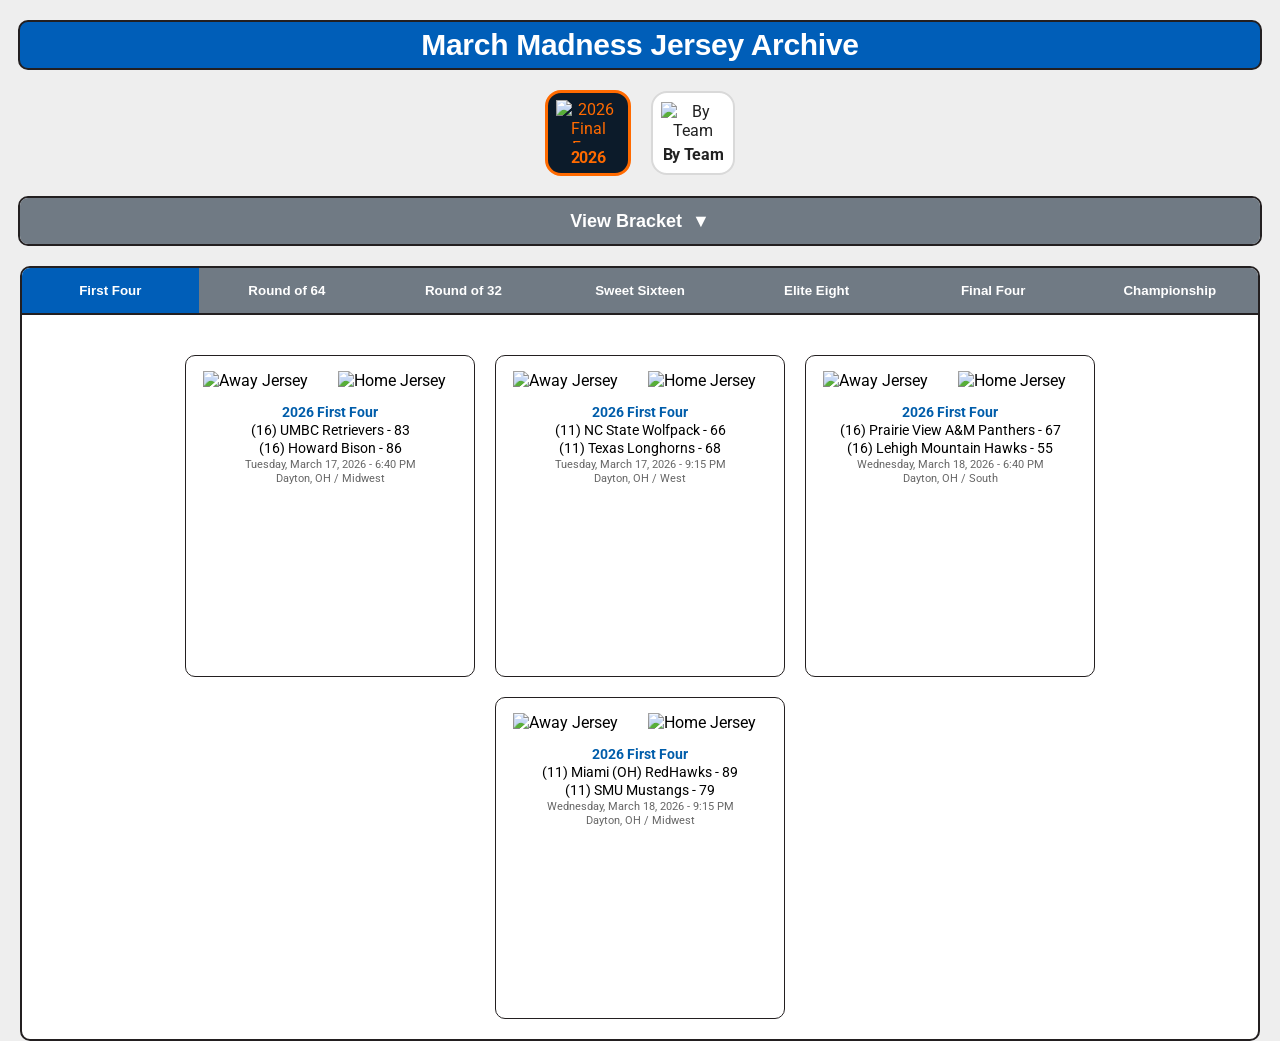
==== commit 131f0e31: "Add files via upload" ====
--- a/index.html
+++ b/index.html
@@ -77,8 +77,13 @@
     <a href="index.html" class="year-card year-2026 active">
       <img src="https://upload.wikimedia.org/wikipedia/en/thumb/0/02/2026_men%27s_Final_Four_Logo.svg/1920px-2026_men%27s_Final_Four_Logo.svg.png" alt="2026 Final Four">
       <span>2026</span>
-
-    </a>
+    </a>
+
+        <a href="team.html" class="year-card year-team">
+      <img src="https://i.imgur.com/RlWmEmG.png" alt="By Team">
+      <span>By Team</span>
+    </a>
+
   </div>
 </header>
 
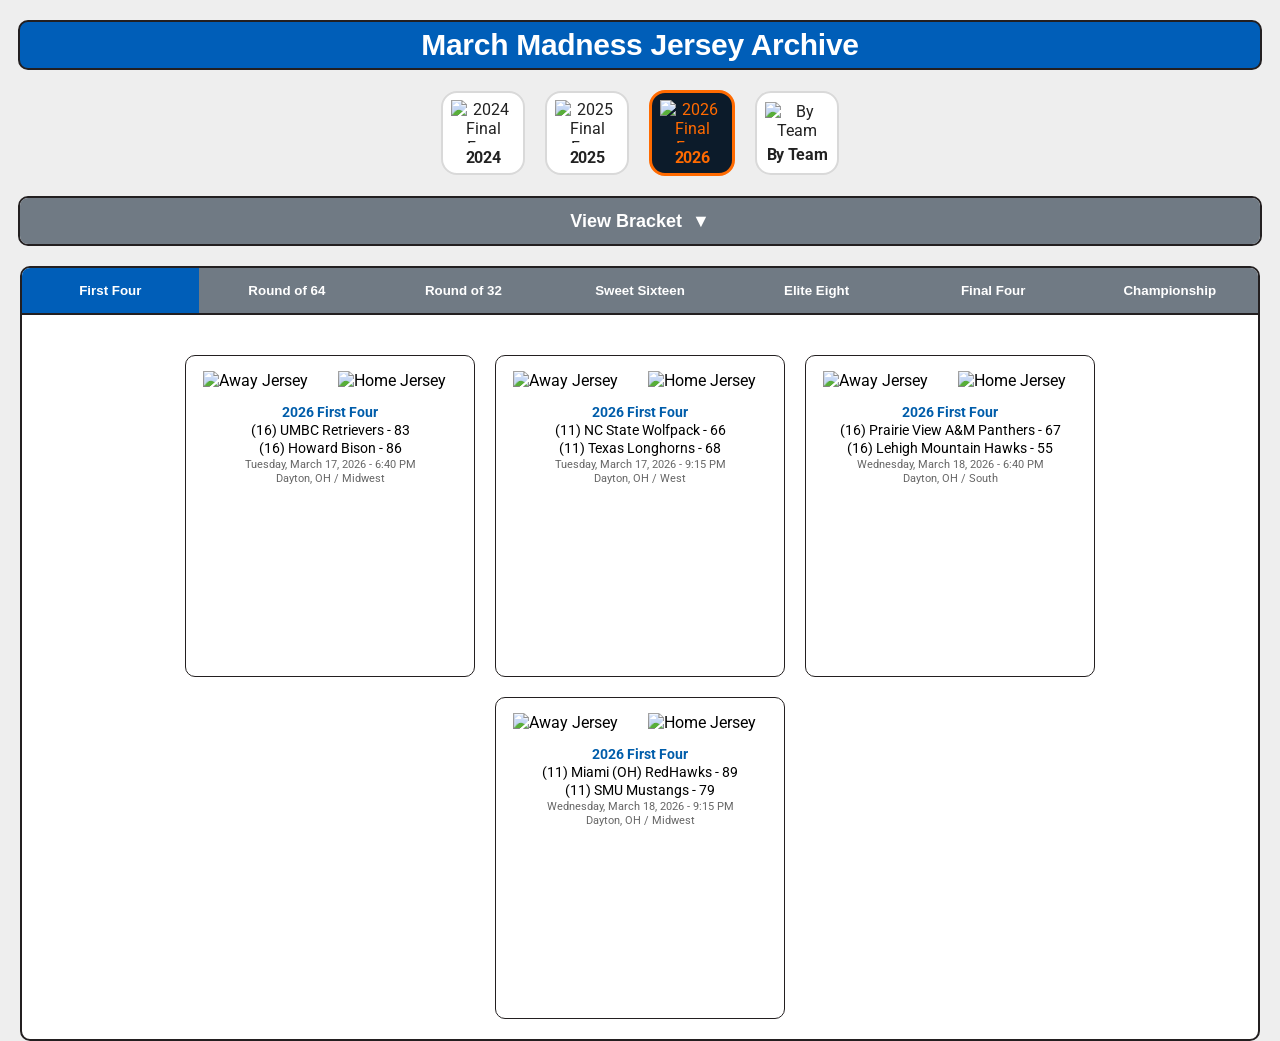
==== commit 663174a1: "Add files via upload" ====
--- a/index.html
+++ b/index.html
@@ -61,7 +61,7 @@
       <img src="https://upload.wikimedia.org/wikipedia/en/thumb/d/d2/2023_NCAA_Men%27s_Final_Four_logo.svg/1920px-2023_NCAA_Men%27s_Final_Four_logo.svg.png" alt="2023 Final Four">
       <span>2023</span>
     </a>
-
+-->
     <a href="2024.html" class="year-card year-2024">
       <img src="https://upload.wikimedia.org/wikipedia/en/thumb/9/96/2024_NCAA_Men%27s_Final_Four_logo.svg/1280px-2024_NCAA_Men%27s_Final_Four_logo.svg.png" alt="2024 Final Four">
       <span>2024</span>
@@ -72,7 +72,7 @@
       <span>2025</span>
     </a>
 
--->
+
 
     <a href="index.html" class="year-card year-2026 active">
       <img src="https://upload.wikimedia.org/wikipedia/en/thumb/0/02/2026_men%27s_Final_Four_Logo.svg/1920px-2026_men%27s_Final_Four_Logo.svg.png" alt="2026 Final Four">
--- a/style.css
+++ b/style.css
@@ -278,6 +278,12 @@
   --active-border: #ff6a00;
 }
 
+.year-team {
+  --active-bg: #222021;
+  --active-text: #275BAF;
+  --active-border: #275BAF;
+}
+
 .dropdown-container {
   width: calc(100% - 40px);
   max-width: 1265px;
@@ -390,4 +396,69 @@
 .side-img.right {
   right: 0;
   transform: scaleX(-1); /* ✅ flips horizontally */
-}+}
+
+
+
+
+
+/* ===== TEAM DROPDOWN STYLE ===== */
+.team-dropdown {
+  width: calc(100% - 40px);
+  max-width: 1265px;
+  margin: 20px auto;
+  border: 2px solid #231F20;
+  border-radius: 10px;
+  background-color: white;
+  overflow: hidden;
+}
+
+.team-dropdown-header {
+  width: 100%;
+  height: 46px;
+  padding: 0 20px;
+  background-color: #707A84;
+  border: none;
+  color: white;
+  font-weight: bold;
+  font-size: 18px;
+  display: flex;
+  align-items: center;
+  justify-content: center;
+  gap: 10px;
+  cursor: pointer;
+  position: relative;
+}
+
+.team-dropdown-header .arrow {
+  transition: transform 0.3s ease;
+  position: absolute;
+  right: 20px;
+}
+
+.team-dropdown.active .arrow {
+  transform: rotate(180deg);
+}
+
+.team-dropdown-content {
+  max-height: 0;
+  overflow: hidden;
+  transition: max-height 0.35s ease;
+}
+
+.team-dropdown.active .team-dropdown-content {
+  max-height: 2000px;
+}
+
+.team-dropdown-content div {
+  padding: 12px 20px;
+  cursor: pointer;
+  font-size: 14px;
+  color: #222;
+  border-bottom: 1px solid #eee;
+  transition: background 0.2s;
+}
+
+.team-dropdown-content div:hover {
+  background-color: #f0f0f0;
+}
